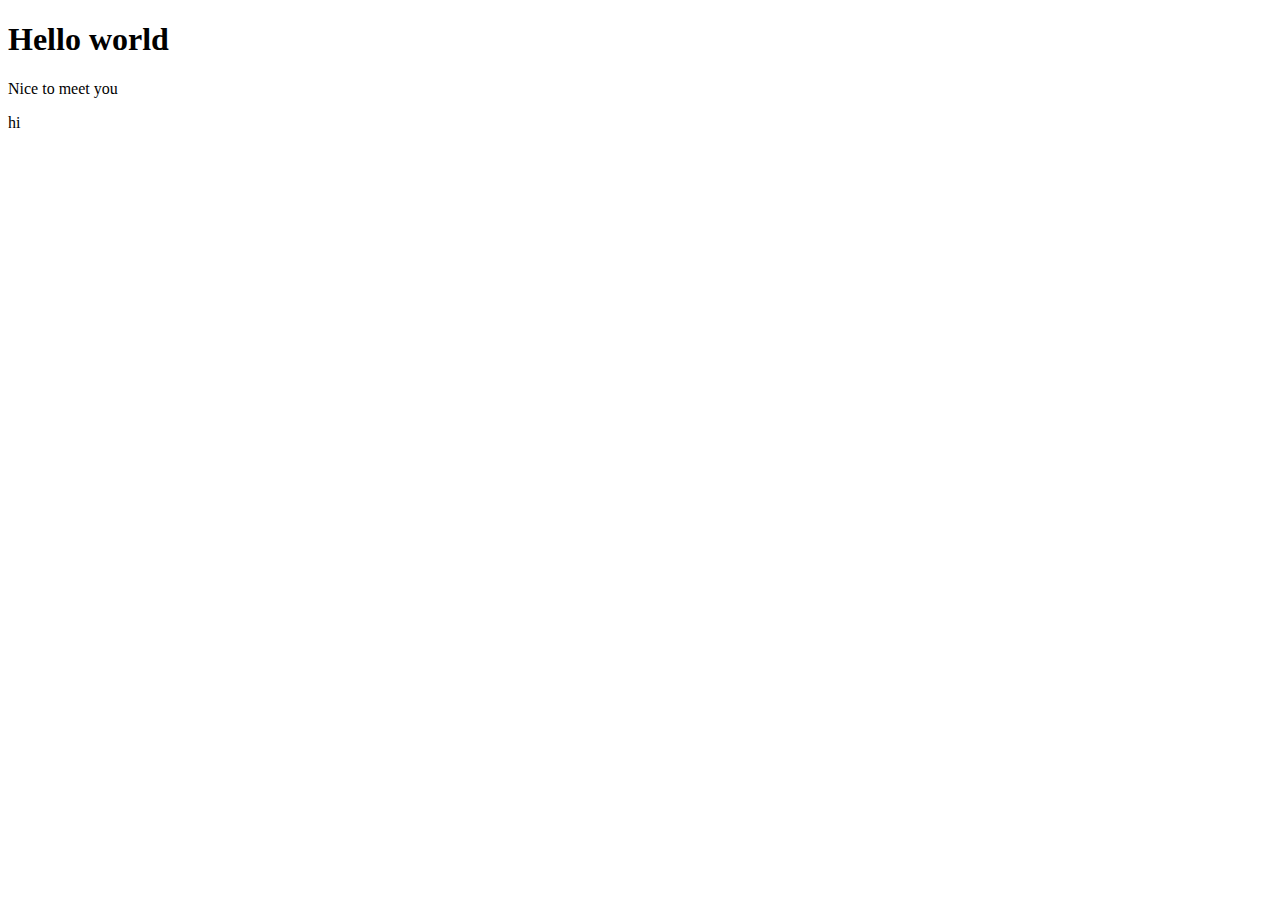
==== index.html @ 61d1d472 "Update index.html" ====
<!DOCTYPE html>
<html>
<head>
	<meta charset="utf-8">
	<meta name="viewport" content="width=device-width, initial-scale=1">
	<title>Yale School of Art | Home</title>
</head>
<body>
	<header>
		<h1>Hello world</h1>
		<p>Nice to meet you</p>
		<p>hi</p>

		<section>
		</section>

		<section>
		</section>

		<section>
		</section>

		<footer>
		</footer>


	</header>
</body>
</html>
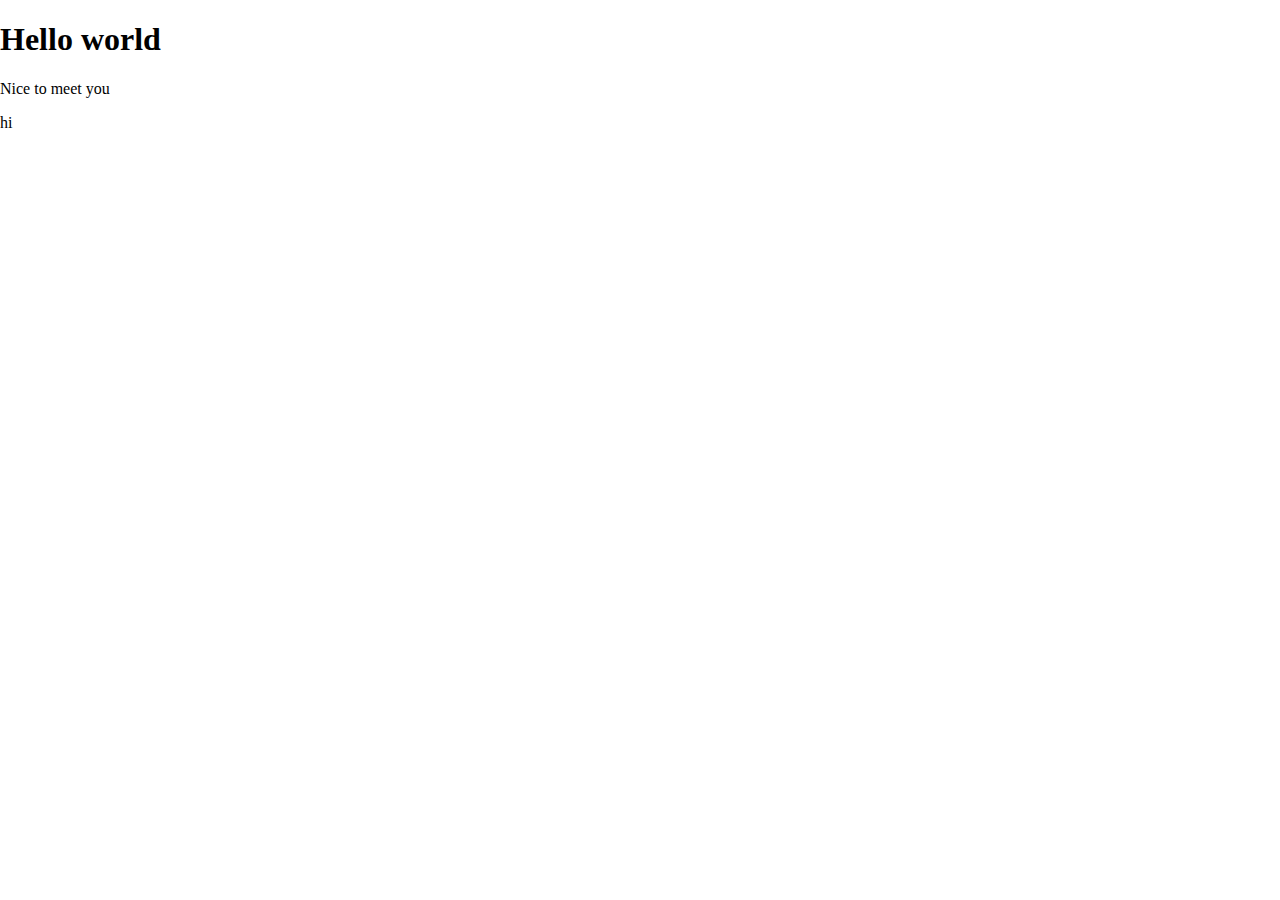
==== commit 36de1ca0: "added stylesheets" ====
--- a/index.html
+++ b/index.html
@@ -4,6 +4,22 @@
 	<meta charset="utf-8">
 	<meta name="viewport" content="width=device-width, initial-scale=1">
 	<title>Yale School of Art | Home</title>
+
+	<!-- STYLE SHEETS -->
+    <link rel="stylesheet" type="text/css" href="styles/normalize.css">
+    <link rel="stylesheet" type="text/css" href="styles/style.css">
+
+	<!-- FONTS -->
+
+	<!-- IBM Plex Serif -->
+	<link rel="preconnect" href="https://fonts.googleapis.com">
+	<link rel="preconnect" href="https://fonts.gstatic.com" crossorigin>
+	<link href="https://fonts.googleapis.com/css2?family=EB+Garamond:ital,wght@0,400..800;1,400..800&family=IBM+Plex+Serif:ital,wght@0,100;0,200;0,300;0,400;0,500;0,600;0,700;1,100;1,200;1,300;1,400;1,500;1,600;1,700&family=Work+Sans:ital,wght@0,100..900;1,100..900&display=swap" rel="stylesheet">
+	<link rel="preconnect" href="https://fonts.googleapis.com">
+	
+	<!-- Instrument Sans -->
+	<link rel="preconnect" href="https://fonts.gstatic.com" crossorigin>
+	<link href="https://fonts.googleapis.com/css2?family=EB+Garamond:ital,wght@0,400..800;1,400..800&family=IBM+Plex+Serif:ital,wght@0,100;0,200;0,300;0,400;0,500;0,600;0,700;1,100;1,200;1,300;1,400;1,500;1,600;1,700&family=Instrument+Sans:ital,wght@0,400..700;1,400..700&family=Work+Sans:ital,wght@0,100..900;1,100..900&display=swap" rel="stylesheet">
 </head>
 <body>
 	<header>
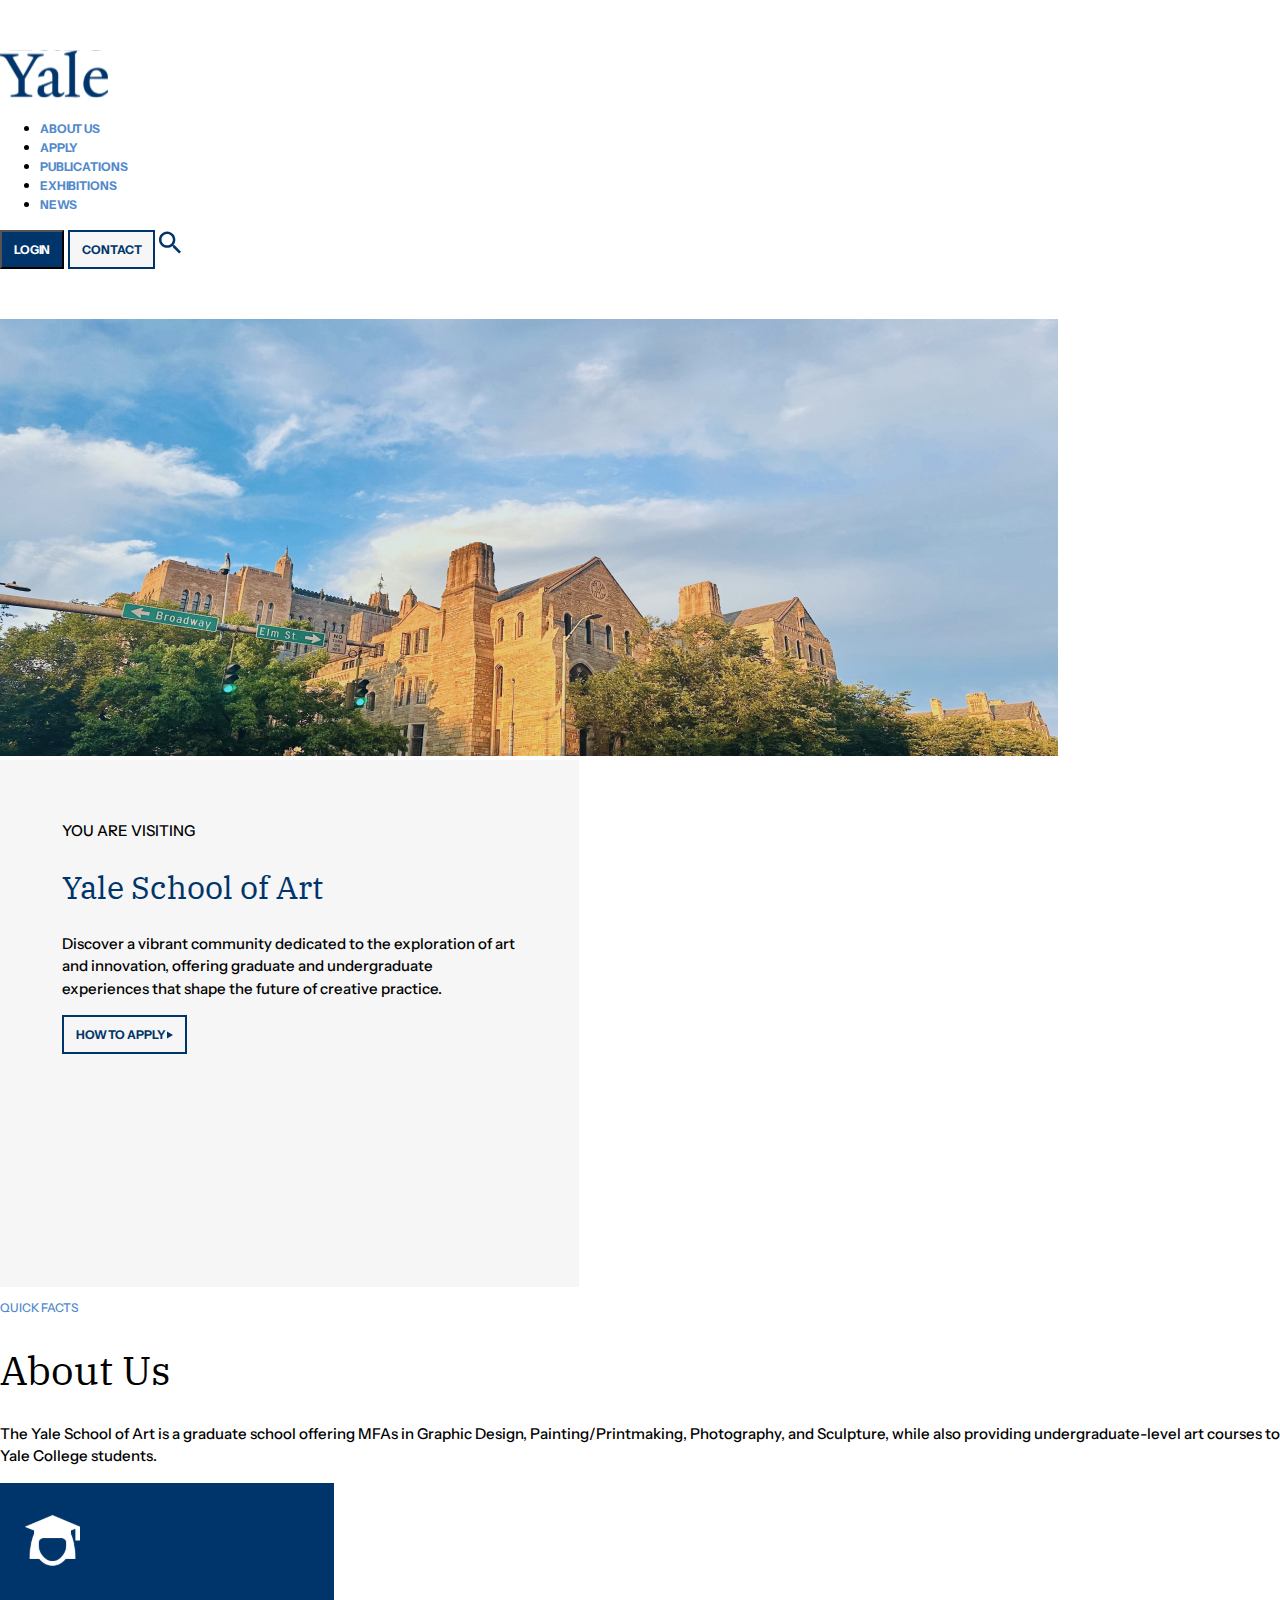
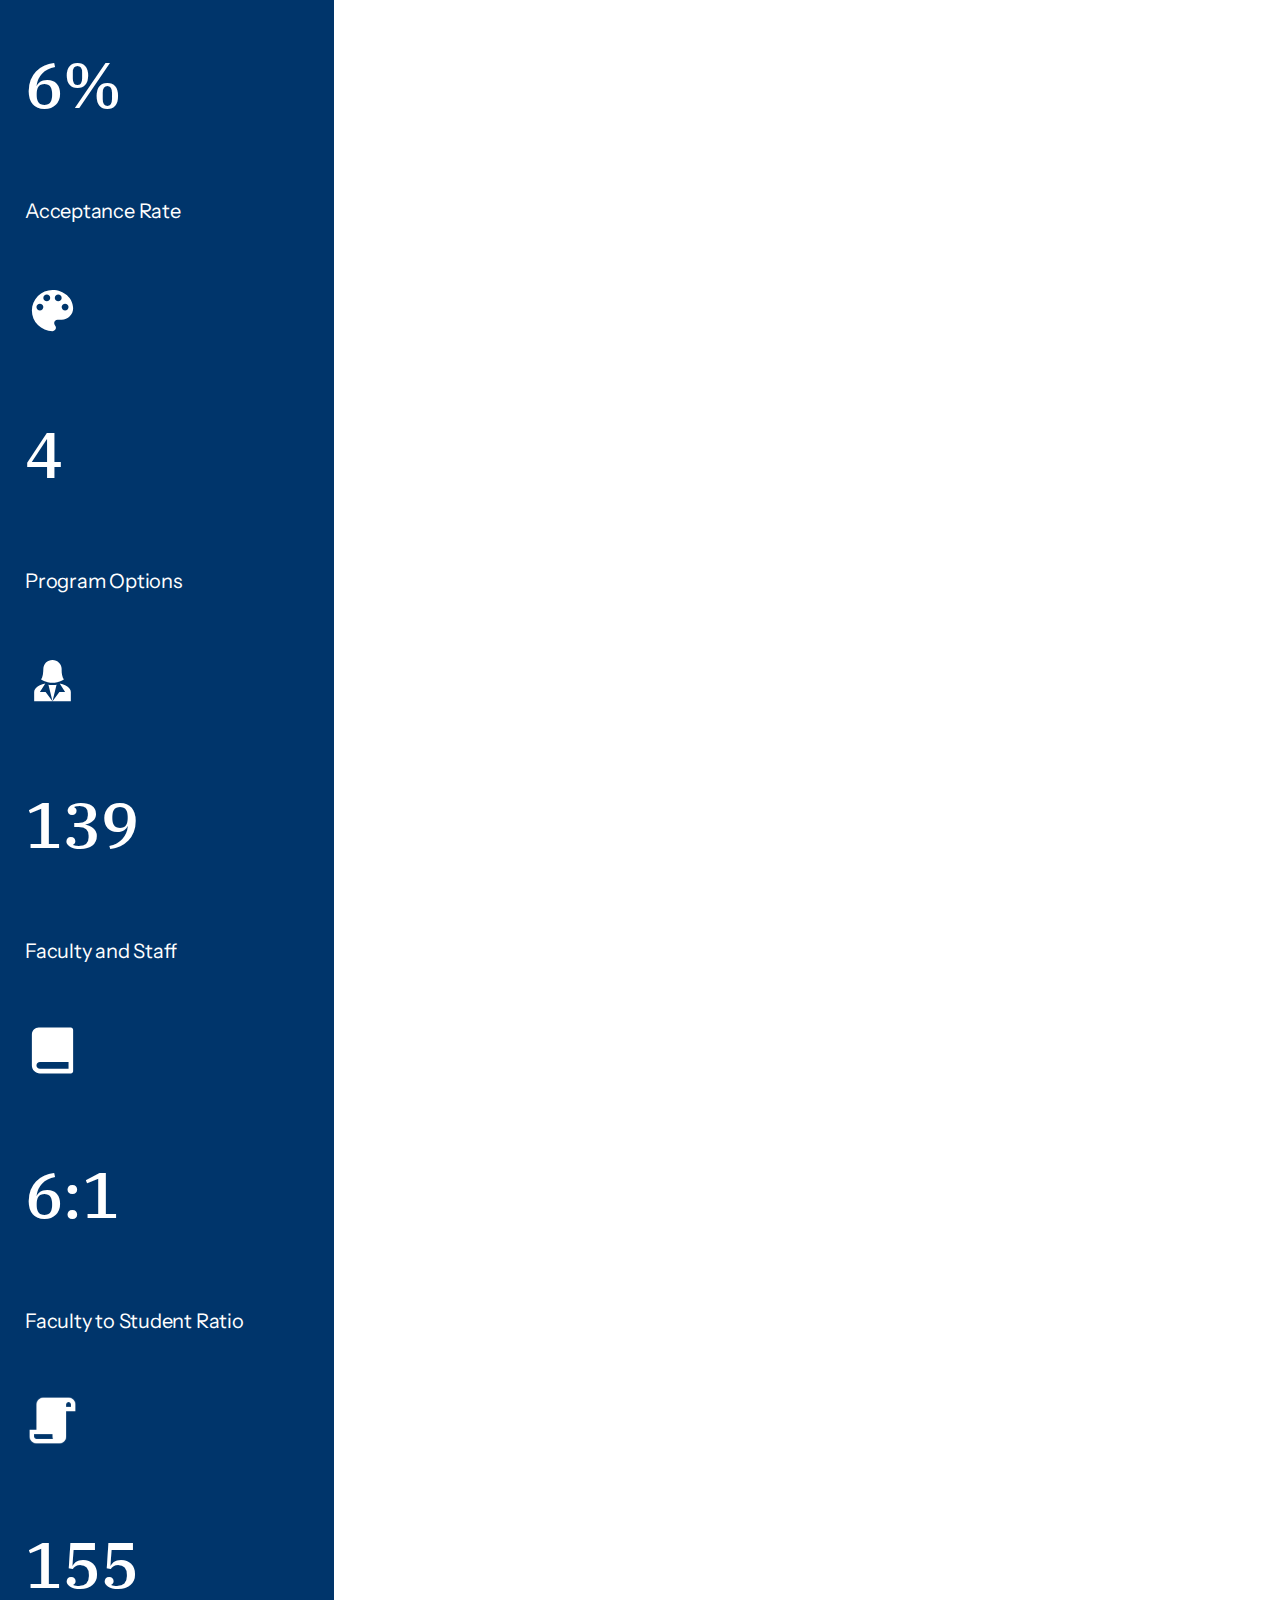
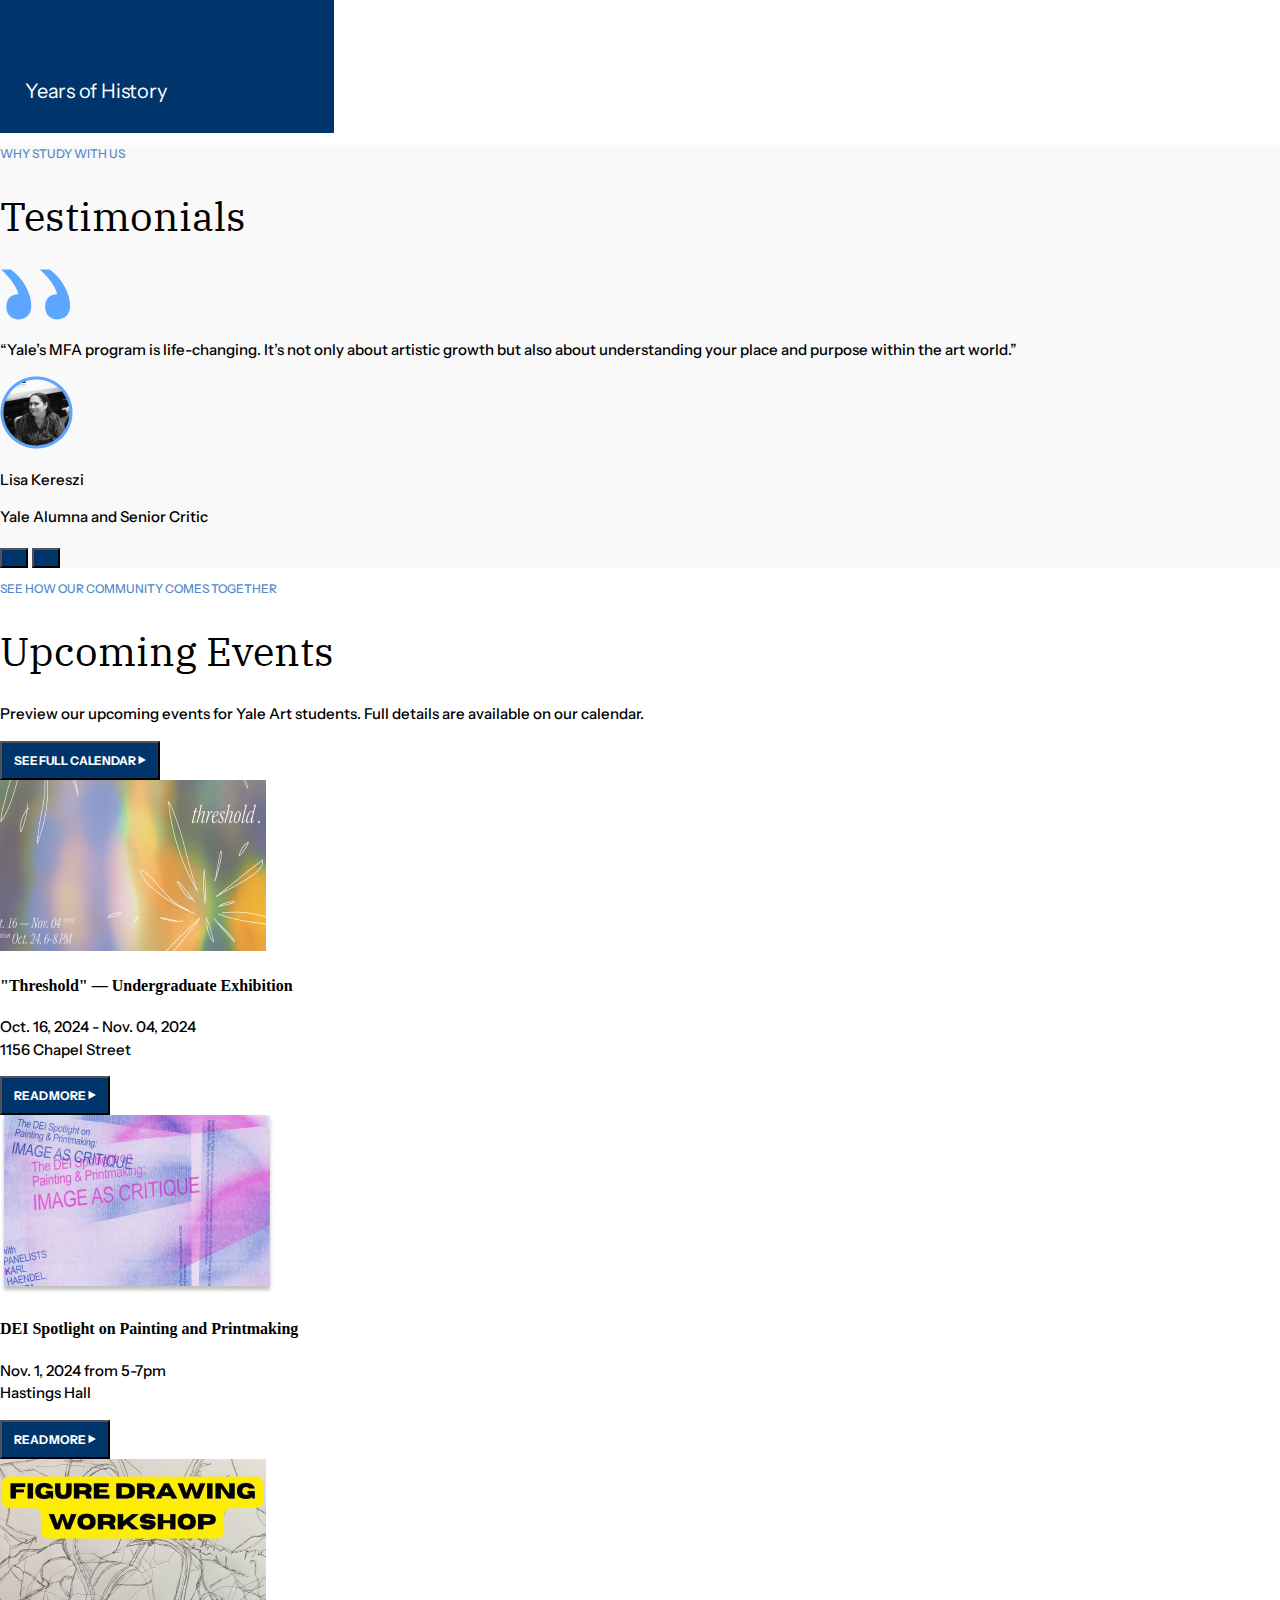
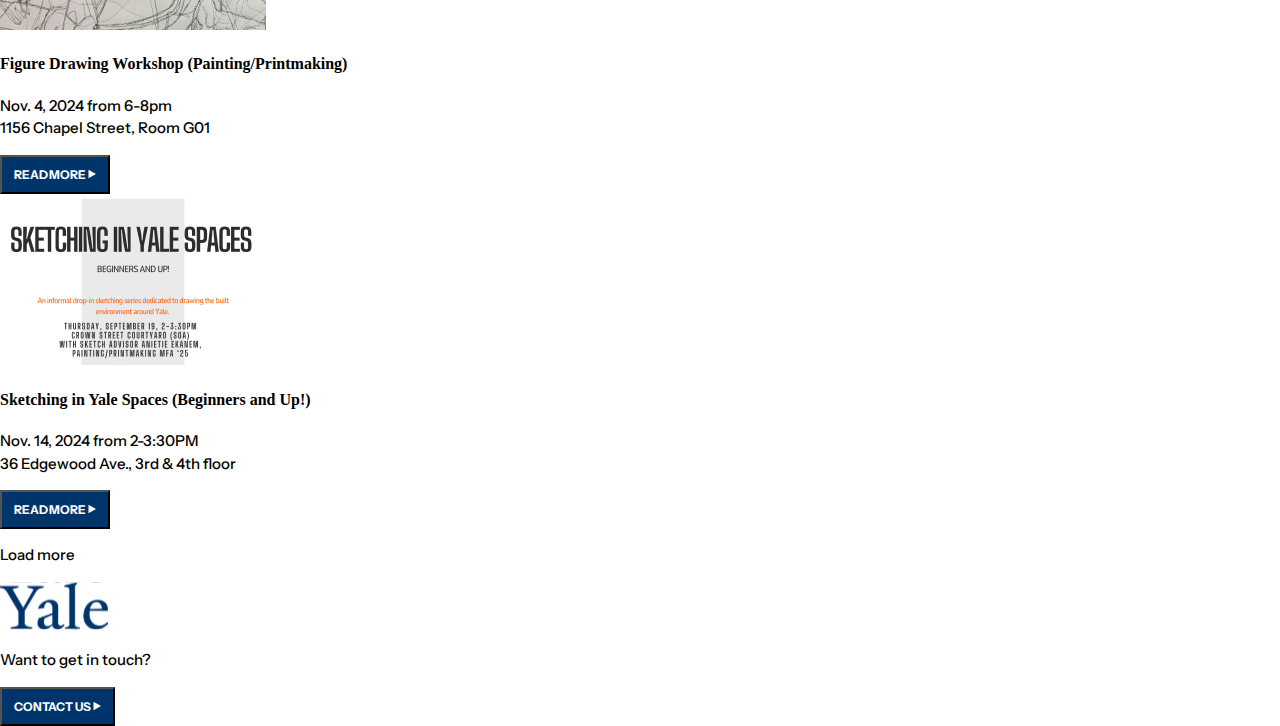
==== commit 24d28d04: "added in content" ====
--- a/index.html
+++ b/index.html
@@ -21,25 +21,210 @@
 	<link rel="preconnect" href="https://fonts.gstatic.com" crossorigin>
 	<link href="https://fonts.googleapis.com/css2?family=EB+Garamond:ital,wght@0,400..800;1,400..800&family=IBM+Plex+Serif:ital,wght@0,100;0,200;0,300;0,400;0,500;0,600;0,700;1,100;1,200;1,300;1,400;1,500;1,600;1,700&family=Instrument+Sans:ital,wght@0,400..700;1,400..700&family=Work+Sans:ital,wght@0,100..900;1,100..900&display=swap" rel="stylesheet">
 </head>
+
+<!-- This is where all the body content begins -->
 <body>
 	<header>
-		<h1>Hello world</h1>
-		<p>Nice to meet you</p>
-		<p>hi</p>
-
 		<section>
+			<nav id="nav" class="padding-50">
+	        	<div id="yale-logo"><a href="index.html"><img src="images/yale-logo.svg"></a></div>
+	        		
+	        	<div>
+	        		<ul>
+		                <li><a href="#" class="light-blue">ABOUT US</a></li>
+		                <li><a href="#" class="light-blue">APPLY</a></li>
+		                <li><a href="#" class="light-blue">PUBLICATIONS</a></li>
+		                <li><a href="#" class="light-blue">EXHIBITIONS</a></li>
+		                <li><a href="#" class="light-blue">NEWS</a></li>
+	        		</ul>
+	        	</div>
+
+	    		<div>
+	        		<button><a>LOGIN</a></button>
+	        		<button class="reverse"><a class="dark-blue">CONTACT</a></button>
+	        		<img src="images/search.svg">
+	    		</div>
+    		</nav> 
 		</section>
-
+	</header>
+
+	<!-- HERO -->
+	<section>
+		<div>
+			<img src="images/hero-img.jpg">
+		</div>
+
+		<div class="gray-square">
+			<p>YOU ARE VISITING</p>
+			<h2>Yale School of Art</h2>
+
+			<p>Discover a vibrant community dedicated to the exploration of art and innovation, offering graduate and undergraduate experiences that shape the future of creative practice.</p>
+
+			<button class="reverse"><a class="dark-blue">HOW TO APPLY <img src="images/blue-button-triangle.svg"></a></a></button>
+		</div>
+	</section>
+
+
+	<!-- ABOUT US -->
+	<section>
+		<div>
+			<p class="caption">QUICK FACTS</p>
+		</div>
+		<div>
+			<h1>About Us</h1>
+			<p>The Yale School of Art is a graduate school offering MFAs in Graphic Design, Painting/Printmaking, Photography, and Sculpture, while also providing undergraduate-level art courses to Yale College students.</p>
+		</div>
+
+		<div class="blue-square">
+			<div><img src="images/icon-graduate.svg"></div>
+			<div>
+				<h3>6%</h3>
+				<p class="subtitle">Acceptance Rate</p>
+			</div>
+		</div>
+
+		<div class="blue-square">
+			<div><img src="images/icon-program.svg"></div>
+			<div>
+				<h3>4</h3>
+				<p class="subtitle">Program Options</p>
+			</div>
+		</div>
+
+		<div class="blue-square">
+			<div><img src="images/icon-faculty.svg"></div>
+			<div>
+				<h3>139</h3>
+				<p class="subtitle">Faculty and Staff</p>
+			</div>
+		</div>
+
+		<div class="blue-square">
+			<div><img src="images/icon-ratio.svg"></div>
+			<div>
+				<h3>6:1</h3>
+				<p class="subtitle">Faculty to Student Ratio</p>
+			</div>
+		</div>
+
+		<div class="blue-square">
+			<div><img src="images/icon-scroll.svg"></div>
+			<div>
+				<h3>155</h3>
+				<p class="subtitle">Years of History</p>
+			</div>
+		</div>
+	</section>
+
+	<!-- TESTIMONIALS -->
+	<section class="gray-bg">
+		<div>
+			<p class="caption">WHY STUDY WITH US</p>
+		</div>
+
+		<div>
+			<h1>Testimonials</h1>
+			<img src="images/quote.svg">
+		</div>
+
+		<div>
+			<p>“Yale’s MFA program is life-changing. It’s not only about artistic growth but also about understanding your place and purpose within the art world.”</p>
+		</div>
+
+		<div>
+			<div>
+				<img src="images/testimonial-img.png">
+				<p>Lisa Kereszi</p>
+				<p>Yale Alumna and Senior Critic</p>
+			</div>
+
+			<div>
+				<button></button>
+				<button></button>
+			</div>
+		</div>
+	</section>
+
+	<!-- UPCOMING EVENTS -->
+	<section>
+		<!-- SIDE INFO -->
+		<div>
+			<p class="caption">SEE HOW OUR COMMUNITY COMES TOGETHER</p>
+		</div>
+
+		<div>
+			<h1>Upcoming Events</h1>
+			<p>Preview our upcoming events for Yale Art students. Full details are available on our calendar.</p>
+			<button><a>SEE FULL CALENDAR <img src="images/gray-button-triangle.svg"></a></button>
+		</div>
+
+		<!-- CALENDAR -->
+		<div>
+			<img src="images/cal-threshold.jpg">
+
+			<div>
+				<h4>"Threshold" — Undergraduate Exhibition</h4>
+			</div>
+
+			<div>
+			<p>Oct. 16, 2024 - Nov. 04, 2024<br>1156 Chapel Street</p>
+			<button><a>READ MORE <img src="images/gray-button-triangle.svg"></a></button>
+		</div>
+
+		<div>
+			<img src="images/cal-dei.jpg">
+
+			<div>
+				<h4>DEI Spotlight on Painting and Printmaking</h4>
+			</div>
+
+			<div>
+			<p>Nov. 1, 2024 from 5-7pm<br>Hastings Hall</p>
+			<button><a>READ MORE <img src="images/gray-button-triangle.svg"></a></button>
+		</div>
+
+		<div>
+			<img src="images/cal-figure.jpg">
+
+			<div>
+				<h4>Figure Drawing Workshop (Painting/Printmaking)</h4>
+			</div>
+
+			<div>
+			<p>Nov. 4, 2024 from 6-8pm<br>1156 Chapel Street, Room G01</p>
+			<button><a>READ MORE <img src="images/gray-button-triangle.svg"></a></button>
+		</div>
+
+		<div>
+			<img src="images/cal-sketch.jpg">
+
+			<div>
+				<h4>Sketching in Yale Spaces (Beginners and Up!)</h4>
+			</div>
+
+			<div>
+			<p>Nov. 14, 2024 from 2-3:30PM<br>36 Edgewood Ave., 3rd & 4th floor</p>
+			<button><a>READ MORE <img src="images/gray-button-triangle.svg"></a></button>
+		</div>
+
+		<div>
+			<p>Load more</p>
+		</div>
+	</section>
+
+	<footer>
 		<section>
+			<div>
+				<div id="yale-logo"><img src="images/yale-logo.svg"></div>
+
+				<div>
+					<p>Want to get in touch?</p>
+					<button><a>CONTACT US <img src="images/gray-button-triangle.svg"></a></button>
+				</div>
+			</div>
+
+			<div></div>
 		</section>
-
-		<section>
-		</section>
-
-		<footer>
-		</footer>
-
-
-	</header>
+	</footer>
 </body>
 </html>--- a/styles/style.css
+++ b/styles/style.css
@@ -0,0 +1,125 @@
+/* LAYOUT */
+
+.margin-default {
+    margin: 0 80px;
+}
+
+.padding-default {
+	padding: 60px 0;
+}
+
+.padding-50 {
+	padding: 50px 0;
+}
+
+/* FLEX */
+
+/* COLOUR */
+
+.light-blue {
+	color: #5189CC;
+}
+
+.dark-blue {
+	color: #00356B;
+}
+
+button {
+	background-color: #00356B;
+	padding: 8px 12px;
+}
+
+.reverse {
+	border-color: #00356B;
+	border-width: 2px;
+	border-style: solid;
+	background-color: #F6F6F6;
+}
+
+/* TEXT STYLES */
+
+p {
+	color: #000;
+	font-family: "Instrument Sans";
+	font-size: 15px;
+	font-style: normal;
+	font-weight: 500;
+	line-height: 150%; /* 22.5px */
+}
+
+.caption {
+	color: #5189CC;
+	font-family: "Instrument Sans";
+	font-size: 12px;
+	font-style: normal;
+	font-weight: 500;
+	line-height: 150%; /* 22.5px */
+}
+
+a {
+	color: white;
+	font-family: "Instrument Sans";
+	font-size: 12px;
+	font-style: normal;
+	font-weight: 700;
+	line-height: 150%; /* 18px */
+	letter-spacing: -0.132px;
+	text-decoration: none;
+}
+
+h1 {
+	font-family: "IBM Plex Serif";
+	font-size: 40px;
+	font-style: normal;
+	font-weight: 400;
+	line-height: 130%; /* 52px */
+}
+
+h2 {
+	color: #00356B;
+	font-family: "IBM Plex Serif";
+	font-size: 32px;
+	font-style: normal;
+	font-weight: 400;
+}
+
+h3 {
+	color: #FFF;
+	font-family: "IBM Plex Serif";
+	font-size: 64px;
+	font-style: normal;
+	font-weight: 500;
+	line-height: 150%; /* 96px */
+}
+
+.subtitle {
+	color: #FFF;
+	font-family: "Instrument Sans";
+	font-size: 20px;
+	font-style: normal;
+	font-weight: 400;
+	line-height: 150%; /* 30px */
+	letter-spacing: -0.22px;
+}
+
+
+/* SHAPES & BACKGROUNDS */
+
+.gray-square {
+	background-color: #F6F6F6;
+	width: 455px;
+	height: 437px;
+	padding: 45px 62px;
+}
+
+.blue-square {
+	background-color: #00356B;
+	width: 309px;
+	height: 310px;
+	padding: 45px 62px;
+	padding: 30px 0 30px 25px;
+}
+
+.gray-bg {
+	background-color: #F9F9F9;
+}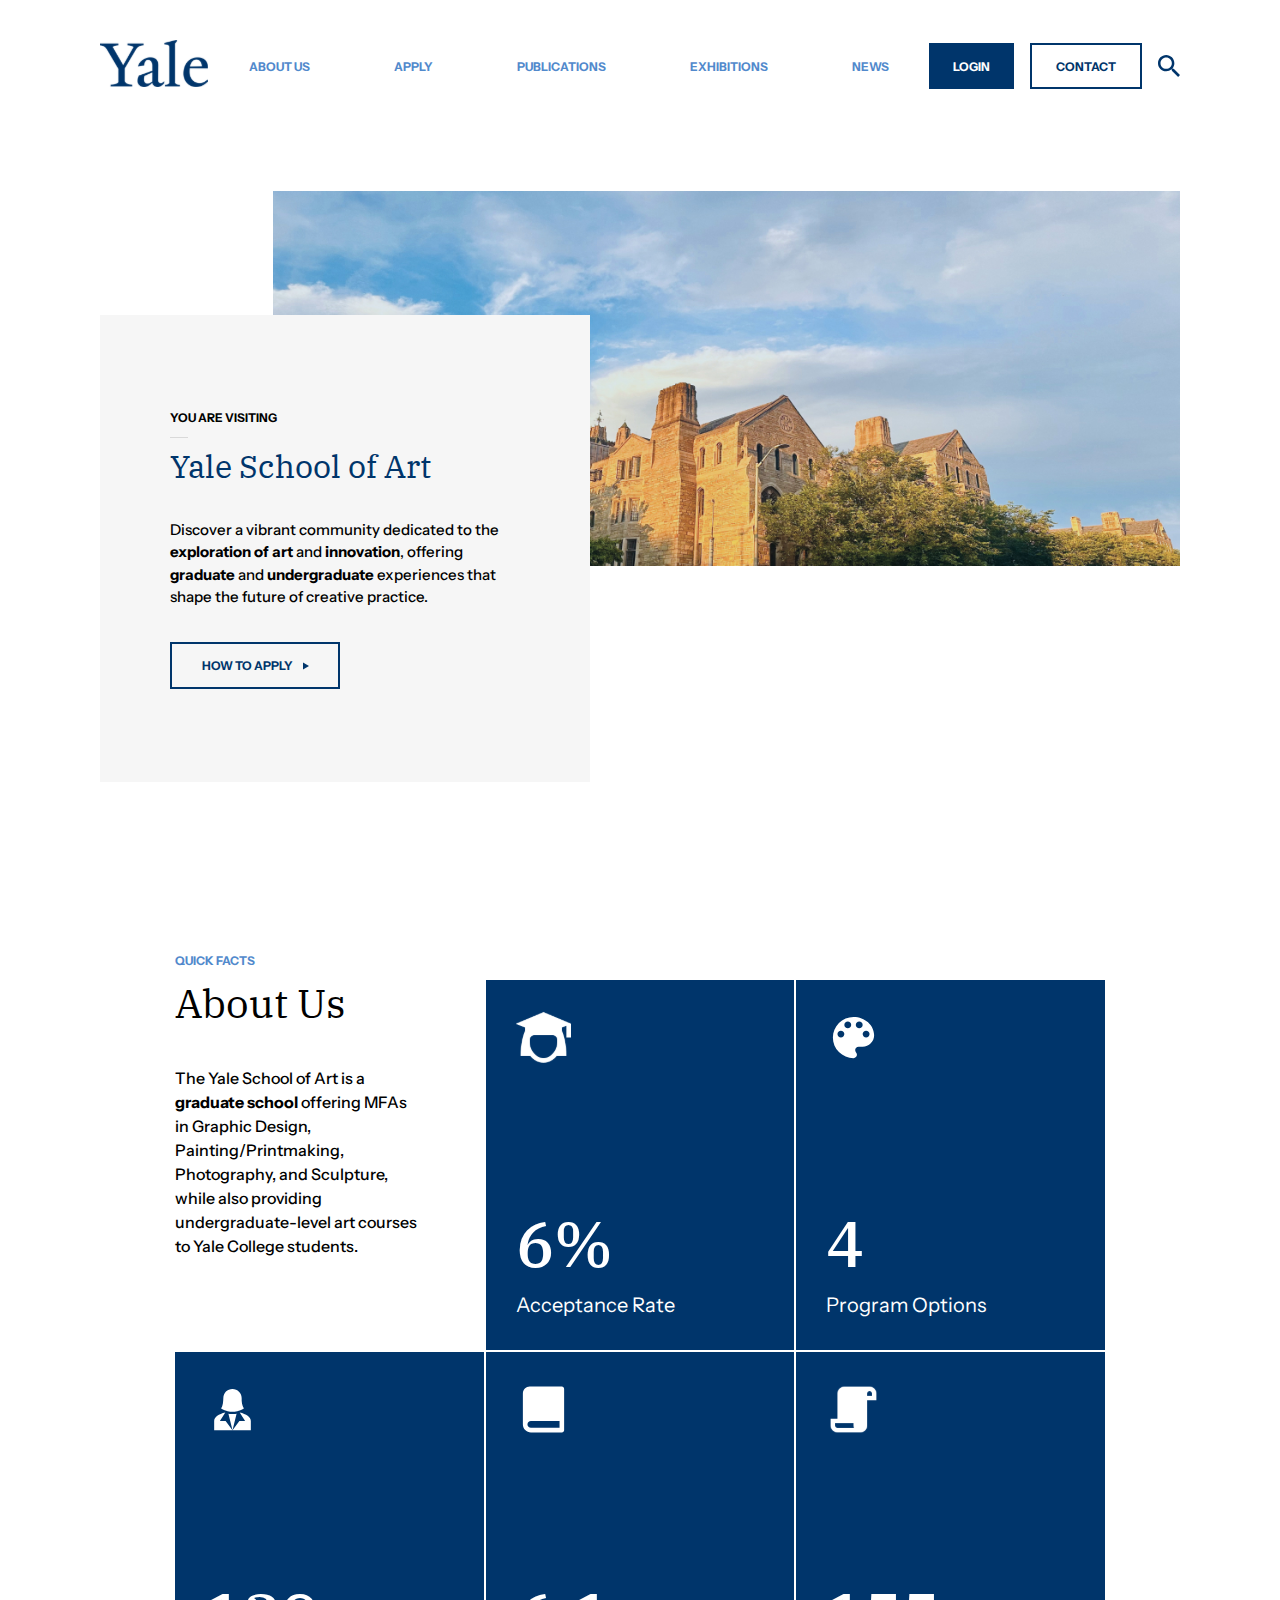
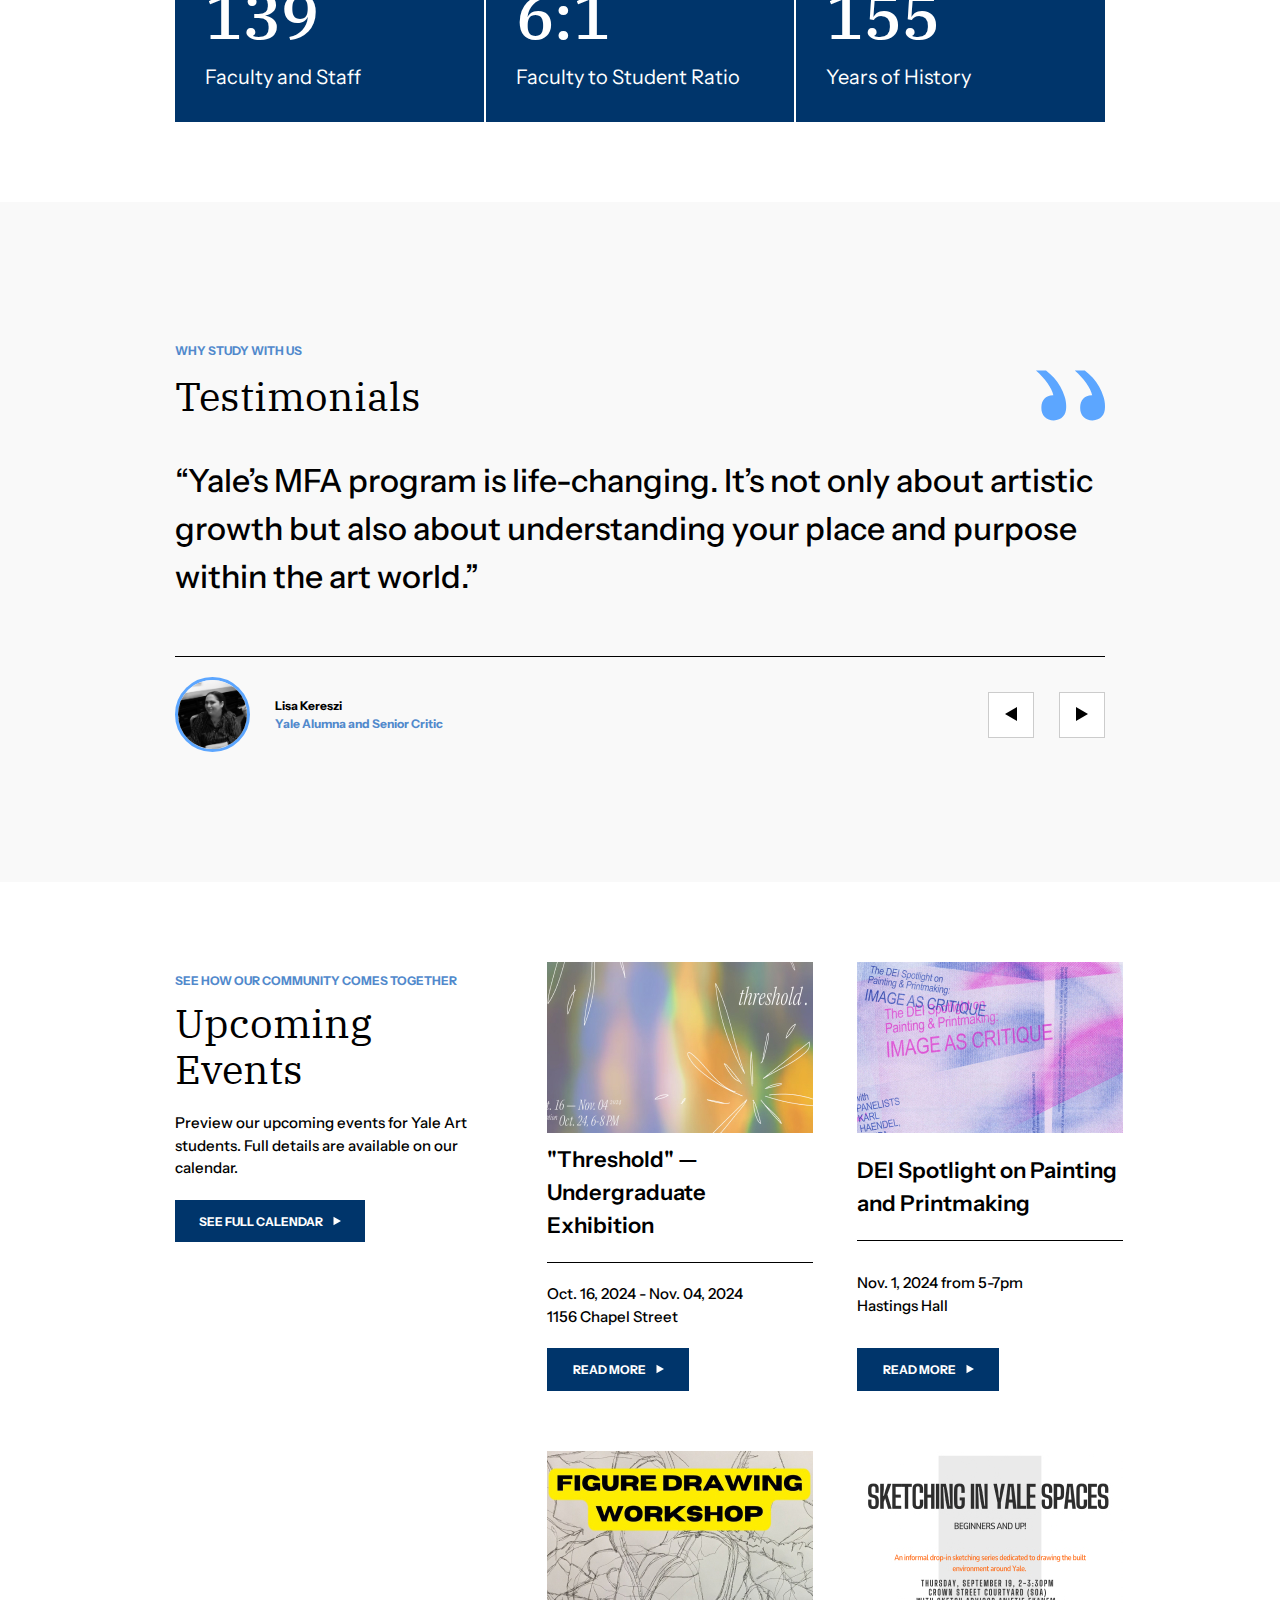
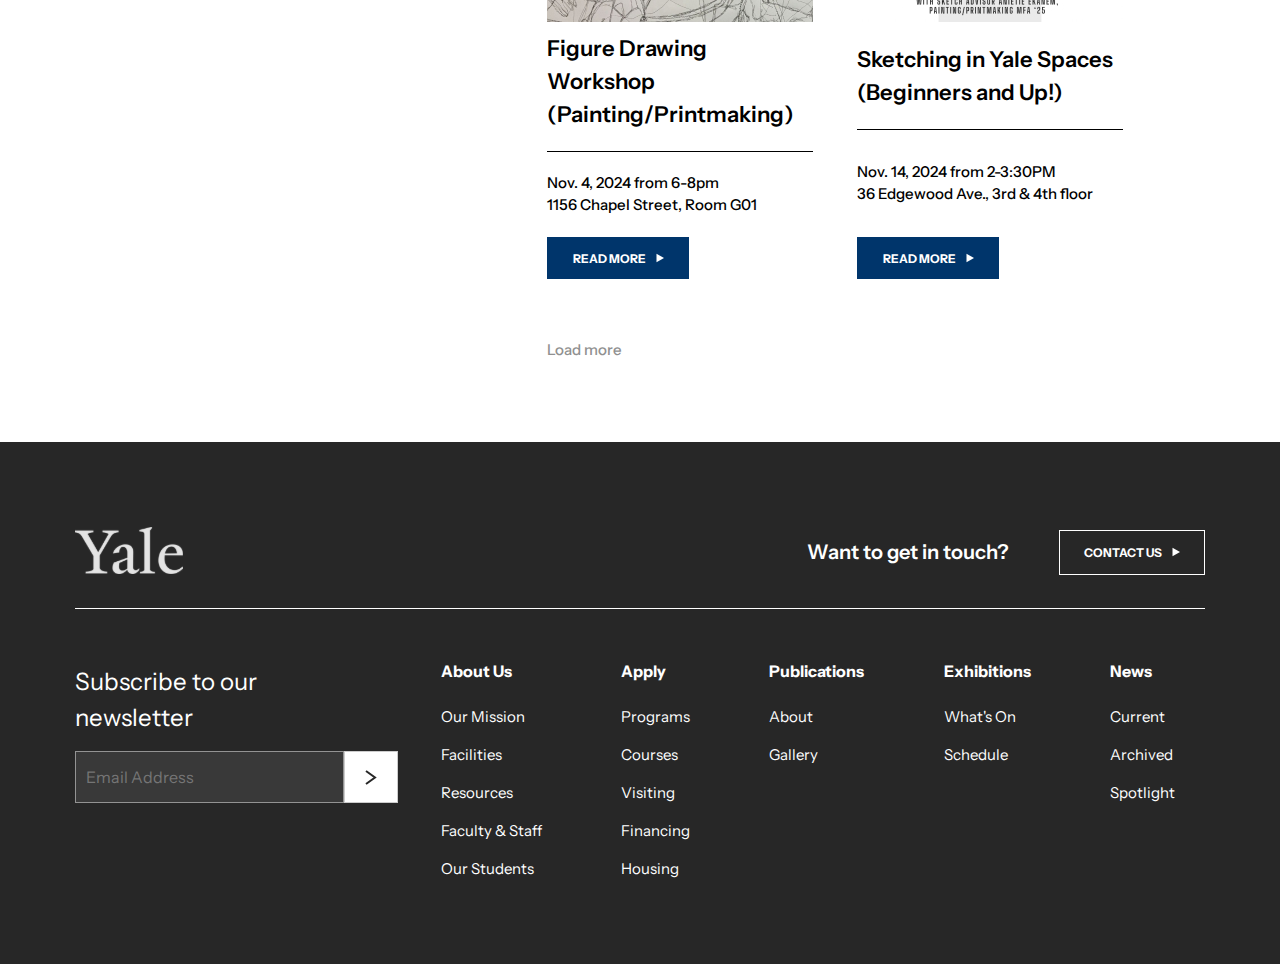
==== commit ecd57108: "Finished" ====
--- a/index.html
+++ b/index.html
@@ -10,220 +10,385 @@
     <link rel="stylesheet" type="text/css" href="styles/style.css">
 
 	<!-- FONTS -->
-
-	<!-- IBM Plex Serif -->
-	<link rel="preconnect" href="https://fonts.googleapis.com">
-	<link rel="preconnect" href="https://fonts.gstatic.com" crossorigin>
-	<link href="https://fonts.googleapis.com/css2?family=EB+Garamond:ital,wght@0,400..800;1,400..800&family=IBM+Plex+Serif:ital,wght@0,100;0,200;0,300;0,400;0,500;0,600;0,700;1,100;1,200;1,300;1,400;1,500;1,600;1,700&family=Work+Sans:ital,wght@0,100..900;1,100..900&display=swap" rel="stylesheet">
-	<link rel="preconnect" href="https://fonts.googleapis.com">
-	
-	<!-- Instrument Sans -->
-	<link rel="preconnect" href="https://fonts.gstatic.com" crossorigin>
-	<link href="https://fonts.googleapis.com/css2?family=EB+Garamond:ital,wght@0,400..800;1,400..800&family=IBM+Plex+Serif:ital,wght@0,100;0,200;0,300;0,400;0,500;0,600;0,700;1,100;1,200;1,300;1,400;1,500;1,600;1,700&family=Instrument+Sans:ital,wght@0,400..700;1,400..700&family=Work+Sans:ital,wght@0,100..900;1,100..900&display=swap" rel="stylesheet">
+		<!-- IBM Plex Serif -->
+		<link rel="preconnect" href="https://fonts.googleapis.com">
+		<link rel="preconnect" href="https://fonts.gstatic.com" crossorigin>
+		<link href="https://fonts.googleapis.com/css2?family=EB+Garamond:ital,wght@0,400..800;1,400..800&family=IBM+Plex+Serif:ital,wght@0,100;0,200;0,300;0,400;0,500;0,600;0,700;1,100;1,200;1,300;1,400;1,500;1,600;1,700&family=Work+Sans:ital,wght@0,100..900;1,100..900&display=swap" rel="stylesheet">
+		<link rel="preconnect" href="https://fonts.googleapis.com">
+		
+		<!-- Instrument Sans -->
+		<link rel="preconnect" href="https://fonts.gstatic.com" crossorigin>
+		<link href="https://fonts.googleapis.com/css2?family=EB+Garamond:ital,wght@0,400..800;1,400..800&family=IBM+Plex+Serif:ital,wght@0,100;0,200;0,300;0,400;0,500;0,600;0,700;1,100;1,200;1,300;1,400;1,500;1,600;1,700&family=Instrument+Sans:ital,wght@0,400..700;1,400..700&family=Work+Sans:ital,wght@0,100..900;1,100..900&display=swap" rel="stylesheet">
 </head>
 
 <!-- This is where all the body content begins -->
 <body>
 	<header>
-		<section>
-			<nav id="nav" class="padding-50">
+		<section class="margin-default">
+			<!-- DESKTOP NAV -->
+			<nav id="nav" class="padding-40 flex-row-center hidden-mobile">
 	        	<div id="yale-logo"><a href="index.html"><img src="images/yale-logo.svg"></a></div>
 	        		
-	        	<div>
+	        	<div class="flex-row-center">
 	        		<ul>
-		                <li><a href="#" class="light-blue">ABOUT US</a></li>
-		                <li><a href="#" class="light-blue">APPLY</a></li>
+		                <li><a href="about.html" class="light-blue">ABOUT US</a></li>
+		                <li><a href="apply.html" class="light-blue">APPLY</a></li>
 		                <li><a href="#" class="light-blue">PUBLICATIONS</a></li>
-		                <li><a href="#" class="light-blue">EXHIBITIONS</a></li>
+		                <li><a href="exhibitions.html" class="light-blue">EXHIBITIONS</a></li>
 		                <li><a href="#" class="light-blue">NEWS</a></li>
 	        		</ul>
 	        	</div>
 
-	    		<div>
+	    		<div class="nav-btn-gap">
 	        		<button><a>LOGIN</a></button>
 	        		<button class="reverse"><a class="dark-blue">CONTACT</a></button>
 	        		<img src="images/search.svg">
 	    		</div>
     		</nav> 
+
+	    	<!-- MOBILE NAV --> 
+	        <nav id="top-nav" class="padding-40 flex-row-center hidden-desktop">
+	            <div id="yale-logo"><a href="index.html"><img src="images/yale-logo.svg"></a></div>
+	            <div>
+	                <svg width="33" height="26" viewBox="0 0 33 26" fill="none" xmlns="http://www.w3.org/2000/svg">
+					<path d="M0 0.481445V4.094H33V0.481445H0ZM0 11.3191V14.9317H33V11.3191H0ZM0 22.1568V25.7693H33V22.1568H0Z" fill="#00356B"/>
+					</svg>
+	            </div>
+	        </nav>
 		</section>
 	</header>
 
 	<!-- HERO -->
-	<section>
+	<section class="margin-default">
+		<div class="hero-div hero-mobile">
+			<div class="home-back-div">
+				<img class="home-hero-img" src="images/hero-img.jpg">
+			</div>
+
+			<div class="gray-square home-front-div">
+				<div class="hero-box-column">
+					<div>
+						<p class="buttons">YOU ARE VISITING</p>
+						<div class="short-underline"></div>
+						<h2>Yale School of Art</h2>
+					</div>
+
+					<div class="home-hero-text">
+						<p>Discover a vibrant community dedicated to the <strong>exploration of art</strong> and <strong>innovation</strong>, offering <strong>graduate</strong> and <strong>undergraduate</strong> experiences that shape the future of creative practice.</p>
+					</div>
+
+					<button class="reverse"><a class="dark-blue"><span class="button-gap">HOW TO APPLY</span><img src="images/blue-button-triangle.svg"></a></a></button>
+				</div>
+			</div>
+		</div>
+	</section>
+
+	<!-- ABOUT US --> <!-- DESKTOP GRID VERSION -->
+	<section class="margin-content padding-default hidden-mobile">
 		<div>
-			<img src="images/hero-img.jpg">
-		</div>
-
-		<div class="gray-square">
-			<p>YOU ARE VISITING</p>
-			<h2>Yale School of Art</h2>
-
-			<p>Discover a vibrant community dedicated to the exploration of art and innovation, offering graduate and undergraduate experiences that shape the future of creative practice.</p>
-
-			<button class="reverse"><a class="dark-blue">HOW TO APPLY <img src="images/blue-button-triangle.svg"></a></a></button>
-		</div>
-	</section>
-
-
-	<!-- ABOUT US -->
-	<section>
+			<p class="light-blue caption">QUICK FACTS</p>
+		</div>
+		<div class="grid-container">
+			<div class="box-spacing">
+				<h1>About Us</h1>
+				<p class="box-text">The Yale School of Art is a <strong>graduate school</strong> offering MFAs in Graphic Design, Painting/Printmaking, Photography, and Sculpture, while also providing undergraduate-level art courses to Yale College students.</p>
+			</div>
+
+			<div class="grid-item">
+				<div><img src="images/icon-graduate.svg"></div>
+				<div>
+					<h3>6%</h3> 
+					<p class="box-label">Acceptance Rate</p>
+				</div>
+			</div>
+
+			<div class="grid-item">
+				<div><img src="images/icon-program.svg"></div>
+				<div>
+					<h3>4</h3>
+					<p class="box-label">Program Options</p>
+				</div>
+			</div>
+
+			<div class="grid-item">
+				<div><img src="images/icon-faculty.svg"></div>
+				<div>
+					<h3>139</h3>
+					<p class="box-label">Faculty and Staff</p>
+				</div>
+			</div>
+
+			<div class="grid-item">
+				<div><img src="images/icon-ratio.svg"></div>
+				<div>
+					<h3>6:1</h3>
+					<p class="box-label">Faculty to Student Ratio</p>
+				</div>
+			</div>
+
+			<div class="grid-item">
+				<div><img src="images/icon-scroll.svg"></div>
+				<div>
+					<h3>155</h3>
+					<p class="box-label">Years of History</p>
+				</div>
+			</div>
+		</div>
+	</section>
+
+	<section class="margin-content padding-default hidden-desktop hidden-desktop-column"> <!-- MOBILE GRID VERSION -->
 		<div>
-			<p class="caption">QUICK FACTS</p>
-		</div>
+			<div>
+				<p class="light-blue caption">QUICK FACTS</p>
+			</div>
+
+			<div>
+				<h1>About Us</h1>
+				<p class="box-text">The Yale School of Art is a <strong>graduate school</strong> offering MFAs in Graphic Design, Painting/Printmaking, Photography, and Sculpture, while also providing undergraduate-level art courses to Yale College students.</p>
+			</div>
+		</div>
+
+		<div class="grid-container">
+			<div class="grid-item">
+				<div><img class="icon-resize" src="images/icon-graduate.svg"></div>
+				<div>
+					<h3>6%</h3> 
+					<p class="box-label">Acceptance Rate</p>
+				</div>
+			</div>
+
+			<div class="grid-item">
+				<div><img class="icon-resize" src="images/icon-program.svg"></div>
+				<div>
+					<h3>4</h3>
+					<p class="box-label">Program Options</p>
+				</div>
+			</div>
+
+			<div class="grid-item">
+				<div><img class="icon-resize" src="images/icon-faculty.svg"></div>
+				<div>
+					<h3>139</h3>
+					<p class="box-label">Faculty and Staff</p>
+				</div>
+			</div>
+
+			<div class="grid-item">
+				<div><img class="icon-resize" src="images/icon-ratio.svg"></div>
+				<div>
+					<h3>6:1</h3>
+					<p class="box-label">Faculty to Student Ratio</p>
+				</div>
+			</div>
+
+			<div class="grid-item">
+				<div><img class="icon-resize" src="images/icon-scroll.svg"></div>
+				<div>
+					<h3>155</h3>
+					<p class="box-label">Years of History</p>
+				</div>
+			</div>
+		</div>
+	</section>
+
+	<!-- TESTIMONIALS -->
+	<section class="gray-bg padding-default">
+		<div class="margin-content padding-50">
+			<div>
+				<p class="light-blue caption">WHY STUDY WITH US</p>
+			</div>
+
+			<div class="flex-row-center">
+				<h1>Testimonials</h1>
+				<img class="icon-resize" src="images/quote.svg">
+			</div>
+
+			<div>
+				<p class="quote">“Yale’s MFA program is life-changing. It’s not only about artistic growth but also about understanding your place and purpose within the art world.”</p>
+			</div>
+
+			<div class="flex-row-center">
+				<div class="flex-gap-25">
+					<img class="testimonial-img" src="images/testimonial-img.jpg">
+
+					<div>
+						<p class="light-blue caption"><span style="color: #000";> Lisa Kereszi</span><br>Yale Alumna and Senior Critic</p>
+					</div>
+				</div>
+	 
+				<div class="flex-gap-25">
+					<button class="gray-btn"><a><img src="images/blk-button-triangle-left.svg"></a></button>
+					<button class="gray-btn"><a><img src="images/blk-button-triangle-right.svg"></a></button>
+				</div>
+			</div>
+		</div>
+	</section>
+
+	<!-- UPCOMING EVENTS --> <!-- DESKTOP VERISON -->
+	<section class="margin-content flex-row-top padding-default hidden-mobile">
+		<!-- SIDE INFO -->
+		<div class="side-div">
+			<div>
+				<p class="light-blue caption">SEE HOW OUR COMMUNITY COMES TOGETHER</p>
+			</div>
+
+			<div>
+				<h1>Upcoming Events</h1>
+				<p class="side-text">Preview our upcoming events for Yale Art students. Full details are available on our calendar.</p>
+				<button class="button-large"><a><span class="button-gap">SEE FULL CALENDAR</span><img src="images/gray-button-triangle.svg"></a></button>
+			</div>
+		</div>
+
+		<!-- CALENDAR -->
+		<div class="calendar-grid">
+			<div class="calendar-item">
+				<img src="images/cal-threshold.jpg">
+				<h4 class="blk-underline calendar-header">"Threshold" — Undergraduate Exhibition</h4>
+				<p class="calendar-date">Oct. 16, 2024 - Nov. 04, 2024<br>1156 Chapel Street</p>
+				<button class="button-small"><a><span class="button-gap">READ MORE</span><img src="images/gray-button-triangle.svg"></a></button>
+			</div>
+
+			<div class="calendar-item">
+				<img src="images/cal-dei.jpg">
+				<h4 class="blk-underline calendar-header">DEI Spotlight on Painting and Printmaking</h4>
+				<p class="calendar-date">Nov. 1, 2024 from 5-7pm<br>Hastings Hall</p>
+				<button class="button-small"><a><span class="button-gap">READ MORE</span><img src="images/gray-button-triangle.svg"></a></button>
+			</div>
+
+			<div class="calendar-item">
+				<img src="images/cal-figure.jpg">
+				<h4 class="blk-underline calendar-header">Figure Drawing Workshop (Painting/Printmaking)</h4>
+				<p class="calendar-date">Nov. 4, 2024 from 6-8pm<br>1156 Chapel Street, Room G01</p>
+				<button class="button-small"><a><span class="button-gap">READ MORE</span><img src="images/gray-button-triangle.svg"></a></button>
+			</div>
+
+			<div class="calendar-item">
+				<img src="images/cal-sketch.jpg">
+				<h4 class="blk-underline calendar-header">Sketching in Yale Spaces (Beginners and Up!)</h4>
+				<p class="calendar-date">Nov. 14, 2024 from 2-3:30PM<br>36 Edgewood Ave., 3rd & 4th floor</p>
+				<button class="button-small"><a><span class="button-gap">READ MORE</span><img src="images/gray-button-triangle.svg"></a></button>
+			</div>
+
+			<div>
+				<p class="gray">Load more</p>
+			</div>
+		</div>
+	</section>
+
+	<!-- UPCOMING EVENTS --> <!-- MOBILE VERISON -->
+	<section class="margin-content flex-row-top padding-default hidden-desktop hidden-desktop-column">
 		<div>
-			<h1>About Us</h1>
-			<p>The Yale School of Art is a graduate school offering MFAs in Graphic Design, Painting/Printmaking, Photography, and Sculpture, while also providing undergraduate-level art courses to Yale College students.</p>
-		</div>
-
-		<div class="blue-square">
-			<div><img src="images/icon-graduate.svg"></div>
-			<div>
-				<h3>6%</h3>
-				<p class="subtitle">Acceptance Rate</p>
-			</div>
-		</div>
-
-		<div class="blue-square">
-			<div><img src="images/icon-program.svg"></div>
-			<div>
-				<h3>4</h3>
-				<p class="subtitle">Program Options</p>
-			</div>
-		</div>
-
-		<div class="blue-square">
-			<div><img src="images/icon-faculty.svg"></div>
-			<div>
-				<h3>139</h3>
-				<p class="subtitle">Faculty and Staff</p>
-			</div>
-		</div>
-
-		<div class="blue-square">
-			<div><img src="images/icon-ratio.svg"></div>
-			<div>
-				<h3>6:1</h3>
-				<p class="subtitle">Faculty to Student Ratio</p>
-			</div>
-		</div>
-
-		<div class="blue-square">
-			<div><img src="images/icon-scroll.svg"></div>
-			<div>
-				<h3>155</h3>
-				<p class="subtitle">Years of History</p>
-			</div>
-		</div>
-	</section>
-
-	<!-- TESTIMONIALS -->
-	<section class="gray-bg">
-		<div>
-			<p class="caption">WHY STUDY WITH US</p>
-		</div>
-
-		<div>
-			<h1>Testimonials</h1>
-			<img src="images/quote.svg">
-		</div>
-
-		<div>
-			<p>“Yale’s MFA program is life-changing. It’s not only about artistic growth but also about understanding your place and purpose within the art world.”</p>
-		</div>
-
-		<div>
-			<div>
-				<img src="images/testimonial-img.png">
-				<p>Lisa Kereszi</p>
-				<p>Yale Alumna and Senior Critic</p>
-			</div>
-
-			<div>
-				<button></button>
-				<button></button>
-			</div>
-		</div>
-	</section>
-
-	<!-- UPCOMING EVENTS -->
-	<section>
-		<!-- SIDE INFO -->
-		<div>
-			<p class="caption">SEE HOW OUR COMMUNITY COMES TOGETHER</p>
-		</div>
-
-		<div>
-			<h1>Upcoming Events</h1>
-			<p>Preview our upcoming events for Yale Art students. Full details are available on our calendar.</p>
-			<button><a>SEE FULL CALENDAR <img src="images/gray-button-triangle.svg"></a></button>
+			<div>
+				<p class="light-blue caption">SEE HOW OUR COMMUNITY COMES TOGETHER</p>
+			</div>
+
+			<div class="padding-bottom">
+				<h1>Upcoming Events</h1>
+				<p class="box-text">Preview our upcoming events for Yale Art students. Full details are available on our calendar.</p>
+				<button class="button-large"><a><span class="button-gap">SEE FULL CALENDAR</span><img src="images/gray-button-triangle.svg"></a></button>
+			</div>
 		</div>
 
 		<!-- CALENDAR -->
-		<div>
-			<img src="images/cal-threshold.jpg">
-
-			<div>
-				<h4>"Threshold" — Undergraduate Exhibition</h4>
-			</div>
-
-			<div>
-			<p>Oct. 16, 2024 - Nov. 04, 2024<br>1156 Chapel Street</p>
-			<button><a>READ MORE <img src="images/gray-button-triangle.svg"></a></button>
-		</div>
-
-		<div>
-			<img src="images/cal-dei.jpg">
-
-			<div>
-				<h4>DEI Spotlight on Painting and Printmaking</h4>
-			</div>
-
-			<div>
-			<p>Nov. 1, 2024 from 5-7pm<br>Hastings Hall</p>
-			<button><a>READ MORE <img src="images/gray-button-triangle.svg"></a></button>
-		</div>
-
-		<div>
-			<img src="images/cal-figure.jpg">
-
-			<div>
-				<h4>Figure Drawing Workshop (Painting/Printmaking)</h4>
-			</div>
-
-			<div>
-			<p>Nov. 4, 2024 from 6-8pm<br>1156 Chapel Street, Room G01</p>
-			<button><a>READ MORE <img src="images/gray-button-triangle.svg"></a></button>
-		</div>
-
-		<div>
-			<img src="images/cal-sketch.jpg">
-
-			<div>
-				<h4>Sketching in Yale Spaces (Beginners and Up!)</h4>
-			</div>
-
-			<div>
-			<p>Nov. 14, 2024 from 2-3:30PM<br>36 Edgewood Ave., 3rd & 4th floor</p>
-			<button><a>READ MORE <img src="images/gray-button-triangle.svg"></a></button>
-		</div>
-
-		<div>
-			<p>Load more</p>
-		</div>
-	</section>
-
+		<div class="calendar-grid">
+			<div class="calendar-item">
+				<img src="images/cal-threshold.jpg">
+				<h4 class="blk-underline calendar-header">"Threshold" — Undergraduate Exhibition</h4>
+				<p class="calendar-date">Oct. 16, 2024 - Nov. 04, 2024<br>1156 Chapel Street</p>
+				<button class="button-small"><a><span class="button-gap">READ MORE</span><img src="images/gray-button-triangle.svg"></a></button>
+			</div>
+
+			<div class="calendar-item">
+				<img src="images/cal-dei.jpg">
+				<h4 class="blk-underline calendar-header">DEI Spotlight on Painting and Printmaking</h4>
+				<p class="calendar-date">Nov. 1, 2024 from 5-7pm<br>Hastings Hall</p>
+				<button class="button-small"><a><span class="button-gap">READ MORE</span><img src="images/gray-button-triangle.svg"></a></button>
+			</div>
+
+			<div class="calendar-item">
+				<img src="images/cal-figure.jpg">
+				<h4 class="blk-underline calendar-header">Figure Drawing Workshop (Painting/Printmaking)</h4>
+				<p class="calendar-date">Nov. 4, 2024 from 6-8pm<br>1156 Chapel Street, Room G01</p>
+				<button class="button-small"><a><span class="button-gap">READ MORE</span><img src="images/gray-button-triangle.svg"></a></button>
+			</div>
+
+			<div class="calendar-item">
+				<img src="images/cal-sketch.jpg">
+				<h4 class="blk-underline calendar-header">Sketching in Yale Spaces (Beginners and Up!)</h4>
+				<p class="calendar-date">Nov. 14, 2024 from 2-3:30PM<br>36 Edgewood Ave., 3rd & 4th floor</p>
+				<button class="button-small"><a><span class="button-gap">READ MORE</span><img src="images/gray-button-triangle.svg"></a></button>
+			</div>
+
+			<div>
+				<p class="gray middle-align">Load more</p>
+			</div>
+		</div>
+	</section>
+
+	<!-- FOOTER STARTS HERE -->
 	<footer>
-		<section>
-			<div>
-				<div id="yale-logo"><img src="images/yale-logo.svg"></div>
-
-				<div>
-					<p>Want to get in touch?</p>
-					<button><a>CONTACT US <img src="images/gray-button-triangle.svg"></a></button>
-				</div>
-			</div>
-
-			<div></div>
+		<section class="padding-footer">
+				<div class="footer-1-flex underline"> <!-- FOOTER 1 -->
+					<div id="yale-logo"><img src="images/yale-logo-w.svg"></div>
+
+					<div class="flex-gap-50">
+						<p class="bold">Want to get in touch?</p>
+						<button class="whiteline-btn"><a><span class="button-gap">CONTACT US</span><img src="images/gray-button-triangle.svg"></a></button>
+					</div>
+				</div> 
+				<div class="flex-gap"> <!-- FOOTER 2 -->
+					<div> <!-- FORM FIELD -->
+						<div>
+							<p class="newsletter hide">Subscribe to our <br> newsletter</p>
+							<p class="newsletter hidden-desktop">Subscribe to our newsletter</p>
+							<div>
+								<form>
+			                        <input type="text" name="Email" placeholder="Email Address" class="form-field">
+			                        <button class="submit-btn">
+		                    	</form>
+							</div>
+						</div>
+					</div> <!-- FORM FIELD END -->
+
+					<div class="footer-nav-flex"> <!-- FOOTER NAVIGATION -->
+						<div class="footer-column"> <!-- ABOUT US -->
+							<p class="header">About Us</p>
+							<p class="hide">Our Mission</p>
+							<p class="hide">Facilities</p>
+							<p class="hide">Resources</p>
+							<p class="hide">Faculty & Staff</p>
+							<p class="hide">Our Students</p>
+						</div>
+
+						<div class="footer-column"> <!-- Apply -->
+							<p class="header">Apply</p>
+							<p class="hide">Programs</p>
+							<p class="hide">Courses</p>
+							<p class="hide">Visiting</p>
+							<p class="hide">Financing</p>
+							<p class="hide">Housing</p>
+						</div>
+
+						<div class="footer-column"> <!-- Publications -->
+							<p class="header">Publications</p>
+							<p class="hide">About</p>
+							<p class="hide">Gallery</p>
+						</div>
+
+						<div class="footer-column"> <!-- Exhibitions -->
+							<p class="header">Exhibitions</p>
+							<p class="hide">What's On</p>
+							<p class="hide">Schedule</p>
+						</div>
+
+						<div class="footer-column"> <!-- News -->
+							<p class="header">News</p>
+							<p class="hide">Current</p>
+							<p class="hide">Archived</p>
+							<p class="hide">Spotlight</p>
+						</div>
+					</div>
+				</div>
 		</section>
 	</footer>
 </body>
--- a/styles/style.css
+++ b/styles/style.css
@@ -1,18 +1,103 @@
 /* LAYOUT */
 
+h1, h2, h3, h4, h5 {
+	margin: 0;
+	padding: 0;
+}
+
+ul {
+	padding-inline-start: 0;
+}
+
 .margin-default {
-    margin: 0 80px;
+    margin: 0 100px;
+}
+
+.margin-content {
+    margin: 0 175px;
+}
+
+.margin-content-left {
+	margin-left: 175px;
+}
+
+.margin-content-right {
+	margin-right: 175px;
 }
 
 .padding-default {
-	padding: 60px 0;
+	padding: 80px 0;
+}
+
+.hero-padding {
+	padding-top: 80px;
 }
 
 .padding-50 {
 	padding: 50px 0;
 }
 
+.padding-40 {
+	padding: 40px 0;
+}
+
+.padding-20 {
+	padding: 20px 0;
+}
+
+.small-padding-bottom {
+	padding-bottom: 10px;
+}
+
+.padding-above-footer { /* PADDING FOR SECTION BEFORE FOOTER */
+	padding-bottom: 120px;
+}
+
+.side-div {
+	max-width: 300px;
+}
+
+.external { /* LINE FOR EXTERNAL PAGE NAV */
+	border-bottom: solid 1px #CCC;
+	padding-bottom: 10px;
+}
+
 /* FLEX */
+
+.flex-2 { /*FLEX TWO ITEMS ROW */
+	display: flex;
+	align-items: start;
+}
+
+.align-items-center {
+	align-items: center;
+}
+
+.flex-item-1 {
+	flex: 1;
+}
+
+.flex-item-2 {
+	flex: 2;
+	width: 544px;
+}
+
+.spacing { /* KEEPS CONTENT IN A COLUMN AND SPACED 40PX*/
+	display: flex;
+	flex-direction: column;
+	gap: 40px;
+}
+
+.grid-2 {
+	display: grid;
+	grid-template: 1fr / 1fr 2fr;
+	gap: 10%;
+}
+
+.grid-2-item {
+	display: flex;
+	flex-direction: column;
+}
 
 /* COLOUR */
 
@@ -24,58 +109,107 @@
 	color: #00356B;
 }
 
-button {
+.gray {
+	color: #909090;
+}
+
+.white {
+	color: white;
+}
+
+.gray-btn {
+	background-color: #FFFFFF;
+	border: solid 1px #CCCCCC;
+	width: 46px;
+	height: 46px;
+	padding: 14px 12px;
+}
+
+.whiteline-btn {
+	background-color: transparent;
+	border: solid 1px white;
+}
+
+button { /* BASE BTN IS BLUE */
 	background-color: #00356B;
-	padding: 8px 12px;
-}
-
-.reverse {
+	padding: 12px 24px;
+	border: none;
+	max-width: 170px;
+}
+
+.button-large {
+	min-width: 190px;
+}
+
+.button-small {
+	max-width: 142px;
+}
+
+.button-gap {
+	padding-right: 10px;
+}
+
+.reverse { /* SECONDARY BTN */
 	border-color: #00356B;
 	border-width: 2px;
 	border-style: solid;
-	background-color: #F6F6F6;
+	background-color: transparent;
 }
 
 /* TEXT STYLES */
 
-p {
+p { /* BODY TEXT */
 	color: #000;
 	font-family: "Instrument Sans";
 	font-size: 15px;
 	font-style: normal;
 	font-weight: 500;
-	line-height: 150%; /* 22.5px */
-}
-
-.caption {
-	color: #5189CC;
+	line-height: 150%;
+	margin: 0;
+}
+
+.caption { /* SECTION CAPTIONS */
 	font-family: "Instrument Sans";
 	font-size: 12px;
 	font-style: normal;
-	font-weight: 500;
-	line-height: 150%; /* 22.5px */
-}
-
-a {
+	font-weight: 700;
+	margin: 10px 0;
+}
+
+.title {
+	color: #00356B;
+	font-family: "IBM Plex Serif";
+	font-size: 64px;
+	font-style: normal;
+	font-weight: 400;
+	width: 740px;
+}
+
+.section-title {
+	color: #000;
+	font-family: "Instrument Sans";
+	font-size: 16px;
+	font-style: normal;
+	font-weight: 600;
+}
+
+a { /* BLUE BUTTON TEXT */
 	color: white;
 	font-family: "Instrument Sans";
 	font-size: 12px;
 	font-style: normal;
 	font-weight: 700;
-	line-height: 150%; /* 18px */
-	letter-spacing: -0.132px;
 	text-decoration: none;
 }
 
-h1 {
+h1 { /* Page titles */
 	font-family: "IBM Plex Serif";
 	font-size: 40px;
 	font-style: normal;
 	font-weight: 400;
-	line-height: 130%; /* 52px */
-}
-
-h2 {
+}
+
+h2 { /* Yale School of Art mini title */
 	color: #00356B;
 	font-family: "IBM Plex Serif";
 	font-size: 32px;
@@ -83,43 +217,615 @@
 	font-weight: 400;
 }
 
-h3 {
+h3 { /* BLUE BOX TEXT */
 	color: #FFF;
 	font-family: "IBM Plex Serif";
 	font-size: 64px;
 	font-style: normal;
 	font-weight: 500;
-	line-height: 150%; /* 96px */
+}
+
+.newsletter {
+	color: #FFF;
+	font-family: "Instrument Sans";
+	font-size: 24px;
+	font-style: normal;
+	font-weight: 400;
+	margin: 15px 0;
+	line-height: 150%;
+}
+
+.bold {
+	font-weight: 600;
+	font-size: 20px;
+}
+
+.buttons {
+	font-family: "Instrument Sans";
+	font-size: 12px;
+	font-style: normal;
+	font-weight: 700;
+	line-height: 150%;
+}
+
+.quote {
+	color: #000;
+	font-family: "Instrument Sans";
+	font-size: 32px;
+	font-style: normal;
+	font-weight: 500;
+	line-height: 150%;
+	border-bottom: solid 1px black;
+	padding-top: 36px;
+	padding-bottom: 55px;
+	margin-bottom: 20px;
+}
+
+.side-text {
+	margin: 20px 0;
 }
 
 .subtitle {
-	color: #FFF;
-	font-family: "Instrument Sans";
-	font-size: 20px;
-	font-style: normal;
-	font-weight: 400;
-	line-height: 150%; /* 30px */
-	letter-spacing: -0.22px;
-}
-
+	color: #5189CC;
+	font-family: "Instrument Sans";
+	font-size: 16px;
+	font-style: normal;
+	font-weight: 500;
+}
 
 /* SHAPES & BACKGROUNDS */
-
-.gray-square {
-	background-color: #F6F6F6;
-	width: 455px;
-	height: 437px;
-	padding: 45px 62px;
-}
-
-.blue-square {
-	background-color: #00356B;
-	width: 309px;
-	height: 310px;
-	padding: 45px 62px;
-	padding: 30px 0 30px 25px;
-}
 
 .gray-bg {
 	background-color: #F9F9F9;
-}+}
+
+.underline {
+	border-bottom: solid 1px white;
+	padding-bottom: 30px;
+	margin-bottom: 40px;
+}
+
+.short-underline {
+	border-bottom: solid 1px black;
+	max-width: 18px;
+	padding-bottom: 10px;
+	margin-bottom: 10px;
+	border-color: #D9D9D9;
+}
+
+.testimonial-img {
+	border-radius: 100%;
+	border: 3px solid #5CA6FF;
+	width: 69px;
+	height: 69px;
+}
+
+/* NAVIGATION BAR */
+
+.flex-row-center {
+    display: flex;
+    flex-direction: row;
+    justify-content: space-between;
+    align-items: center;
+    align-content: center;
+}
+
+#nav li {
+    list-style-type: none;
+    display: inline;
+    padding: 0px 40px;
+}
+
+.nav-btn-gap {
+	display: flex;
+    gap: 16px;
+}
+
+/* END OF NAV */
+
+/* HOMEPAGE OVERLAPPING HERO */
+
+.home-hero-img {
+	width: 120%;
+	height: 120%;
+	float: right;
+}
+
+.hero-div {
+    display: grid;
+    position: relative;
+    width: 100%;
+    height: 511px;
+    padding: 60px 0 80px 0;
+    margin-bottom: 80px;
+}
+
+.home-front-div { /* WELCOME TO YALE SMALL SQUARE */
+	position: absolute;
+	bottom: 0;
+    grid-area: 1/1; 
+    justify-self: start; 
+    z-index: 2; 
+	background-color: #F6F6F6;
+	padding: 60px 70px;
+}
+
+.home-back-div { /* BIG HERO IMG */
+	position: absolute;
+    grid-area: 1/1;
+    justify-self: end; 
+    z-index: 1;
+    width: 70%;
+}
+
+.hero-box-column { /* KEEPS CONTENT IN THE GRAY SQUARE IN A COLUMN */
+	display: flex;
+	flex-direction: column;
+	height: 347px;
+	justify-content: space-evenly;
+}
+
+.home-hero-text {
+	max-width: 350px;
+}
+
+/* HOMEPAGE GRID BOXES */
+
+.grid-container {
+  display: grid;
+  grid-template: 1fr 1fr / 1fr 1fr 1fr;
+  grid-gap: 2px;
+}
+
+.grid-item {
+	display: flex;
+	flex-direction: column;
+	justify-content: space-between;
+	background-color: #00356B;
+	padding: 30px 0 30px 30px;
+	height: 310px;
+}
+
+.box-spacing {
+	display: flex;
+	flex-direction: column;
+	gap: 40px;
+	width: 80%;
+}
+
+.box-text {
+	color: #000;
+	font-size: 16px;
+	font-family: "Instrument Sans";
+	font-style: normal;
+	font-weight: 500;
+	line-height: 150%;
+}
+
+.box-label { /* BLUE BOX LABELS */
+	color: #FFF;
+	font-family: "Instrument Sans";
+	font-size: 20px;
+	font-style: normal;
+	font-weight: 400;
+	margin: 10px 0 0 0;
+}
+
+/* CALENDAR */
+
+.calendar-grid {
+	display: grid;
+	grid-template: 1fr 1fr / 1fr 1fr;
+	grid-row-gap: 60px;
+	grid-column-gap: 44px;
+	width: 60%;
+}
+
+.calendar-item {
+	display: flex;
+	flex-direction: column;
+	justify-content: space-between;
+	gap: 10px;
+}
+
+.blk-underline {
+	border-bottom: solid 1px black;
+	padding-bottom: 20px;
+}
+
+.calendar-date {
+	margin: 10px 0;
+}
+
+.calendar-header {
+	color: #000;
+	font-family: "Instrument Sans";
+	font-size: 22px;
+	font-style: normal;
+	font-weight: 600;
+	line-height: 150%;
+}
+
+.flex-row-top {
+    display: flex;
+    flex-direction: row;
+    align-items: start;
+    justify-content: space-between;
+}
+
+/* FOOTER */ 
+
+.footer-column {
+	display: flex;
+	flex-direction: column;
+	gap: 16px;
+}
+
+.padding-footer {
+	padding: 85px 75px 95px 75px;
+	background: #272727;
+	color: white;
+}
+
+.footer-1-flex {
+	display: flex;
+	width: 100%;
+	justify-content: space-between;
+	align-items: center;
+}
+
+.footer-nav-flex {
+	display: flex;
+	width: 65%;
+	justify-content: space-between;
+	align-items: flex-start;
+	padding-right: 30px;
+}
+
+.flex-gap-50 {
+	display: flex;
+	flex-direction: row;
+	gap: 50px;
+}
+
+.flex-gap-25 {
+	display: flex;
+	flex-direction: row;
+	gap: 25px;
+	align-items: center;
+}
+
+.flex-gap {
+	display: flex;
+	flex-direction: row;
+	justify-content: space-between;
+}
+
+footer p {
+	color: white;
+	font-weight: 400;
+	line-height: 0;
+	margin-top: 22px;
+}
+
+footer .header {
+	color: white;
+	font-family: "Instrument Sans";
+	font-size: 16px;
+	font-style: normal;
+	font-weight: 700;
+	line-height: 0;
+	margin-bottom: 8px;
+}
+
+.form-label {
+    display: block;
+    margin: 0px 0px 16px 0px;
+	color: #939393;
+	background-color: transparent;
+	border: none;
+	font-family: "Instrument Sans";
+	font-size: 16px;
+	font-style: normal;
+	font-weight: 400;
+}
+
+.form-field {
+    display: block;
+    width: 100%;
+    height: 50px;
+    border-style: none;
+    border: 1px solid #939393;
+	background: #393939;
+}
+
+.submit-btn {
+	border: solid 1px #CCCCCC;
+	width: 22%;
+	background-image: url("../images/arrow.svg");
+	background-position: center;
+	background-repeat: no-repeat;
+	background-color: #FFFFFF;
+	padding: 0;
+}
+
+form {
+	display: flex;
+	width: 140%;
+}
+
+form, input {
+	color: #939393;
+	font-family: "Instrument Sans";
+	font-size: 16px;
+	font-style: normal;
+	font-weight: 400;
+}
+
+input[type=text] {
+  padding: 0 10px;
+}
+
+.hidden-desktop { /* HIDES MOBILE NAV VIEW */
+    display: none;
+}
+
+.hidden-desktop-column { /* HIDES MOBILE NAV VIEW */
+    display: none;
+}
+
+/* SMARTPHONE VERSION */
+
+@media screen and (max-width: 480px) {
+
+    /* LAYOUT CHANGES */
+
+    .hidden-mobile { /* HIDES DESKTOP VIEW */
+        display: none;
+    } 
+
+    .hidden-desktop {
+        display: flex;
+    }
+
+    .hide {
+    	display: none;
+    }
+
+    .margin-default { 
+        margin: 0 24px;
+    }
+
+    .margin-content { 
+    	margin: 0 24px;
+    }
+
+    .padding-default {
+        padding: 30px 0;
+    }
+
+    .padding-50 {
+    	padding: 30px 0;
+    }
+
+    .padding-above-footer {
+    	padding-bottom: 120px;
+	}
+
+    /* STYLES */
+	
+	h1 { /* Page titles */
+		font-size: 32px;
+	}
+
+    h3 {
+		font-size: 40px;
+	}
+
+	.caption { /* SECTION CAPTIONS */
+		font-size: 12px;
+		margin: 10px 0;
+	}
+
+	/* BUTTONS */
+
+	button {
+		padding: 12px 8px;
+	}
+
+	/* PADDING */
+
+	.padding-bottom {
+		padding-bottom: 30px;
+	}
+
+    /* HERO */
+
+    .hero-div {
+    	padding: 10px 0 20px 0;
+    	margin-bottom: 30px;
+    }
+    .hero-mobile {
+	    display: grid;
+	    position: relative;
+    }
+
+    .home-hero-img {
+		width: 120%;
+		height: 185px;
+		object-fit: cover;
+    }
+
+    .hero-padding {
+    	padding-top: 30px;
+    }
+
+    .home-front-div { /* WELCOME TO YALE SMALL SQUARE */
+		position: absolute;
+	    grid-area: 1/1; 
+	    justify-self: start; 
+	    z-index: 2; 
+		background-color: #F6F6F6;
+		padding: 20px 30px;
+		top: 0;
+		max-height: 65%;
+		width: 70%;
+	}
+
+	.home-back-div { /* BIG HERO IMG */
+		position: absolute;
+		bottom: 10px;
+	    grid-area: 1/1;
+	    justify-self: end; 
+	    z-index: 1;
+	    width: 70%;
+	}
+
+	.hero-box-column { /* KEEPS CONTENT IN THE GRAY SQUARE IN A COLUMN */
+		display: flex;
+		flex-direction: column;
+		height: 100%;
+		justify-content: space-evenly;
+	}
+
+	/* HOME GRID */
+
+	.grid-container {
+		display: grid;
+		grid-template: 1fr 1fr 1fr / 1fr 1fr;
+	}
+
+	.grid-item {
+		display: flex;
+		flex-direction: column;
+		justify-content: space-between;
+		background-color: #00356B;
+		padding: 10px 0 10px 10px;
+		height: 170px;
+	}
+
+	.hidden-desktop-column {
+		display: flex;
+		flex-direction: column;
+	}
+
+	.box-label {
+		color: #FFF;
+		font-family: "Instrument Sans";
+		font-size: 12px;
+		font-style: normal;
+		font-weight: 400;
+		margin: 10px 0 0 0;
+	}
+
+	.box-text {
+		line-height: 150%;
+		padding: 20px 0;
+	}
+
+	.icon-resize {
+		scale: 75%;
+	}
+
+	/* TESTIMONIALS */
+
+	.flex-gap-25 {
+		gap: 10px;
+	}
+
+	.quote {
+		font-size: 13px;
+		padding: 20px 0;
+	}
+
+	/* CALENDAR */
+
+	.calendar-grid {
+		display: flex;
+		flex-direction: column;
+		width: 100%;
+	}
+
+	.middle-align {
+		display: flex;
+		justify-content: center;
+	}
+
+	/* FOOTER */
+
+	.footer-nav-flex{
+		display: flex;
+		flex-direction: column;
+	}
+
+	.padding-footer {
+		padding: 55px 24px 100px 24px;
+		background: #272727;
+		color: white;
+	}
+
+	.flex-gap {
+		display: flex;
+		flex-direction: column;
+		justify-content: space-between;
+	}
+
+	.form-field {
+	    display: block;
+	    width: 85%;
+	    height: 50px;
+	    border-style: none;
+	    border: 1px solid #939393;
+		background: #393939;
+	}
+
+	.submit-btn {
+		border: solid 1px #CCCCCC;
+		width: 15%;
+		background-image: url("../images/arrow.svg");
+		background-position: center;
+		background-repeat: no-repeat;
+		background-color: #FFFFFF;
+		padding: 0;
+	}
+
+	form {
+		display: flex;
+		width: 100%;
+		padding-bottom: 30px;
+	}
+
+	.footer-nav-flex {
+		display: grid;
+		grid-template: 1fr 1fr 1fr / 1fr 1fr;
+		gap: 15px;
+		width: 100%;
+	}
+
+	.underline {
+		margin-bottom: 15px;
+	}
+
+	.flex-gap-50 {
+		display: flex;
+		flex-direction: column;
+		gap: 20px;
+	}
+
+	.newsletter {
+		font-size: 20px;
+	}
+
+	.bold {
+		color: #FFF;
+		text-align: right;
+		font-family: "Instrument Sans";
+		font-size: 16px;
+	}
+
+	.reverse { /* SECONDARY BTN */
+		border-width: 2px;
+		padding: 12px 14px;
+	}
+}
+
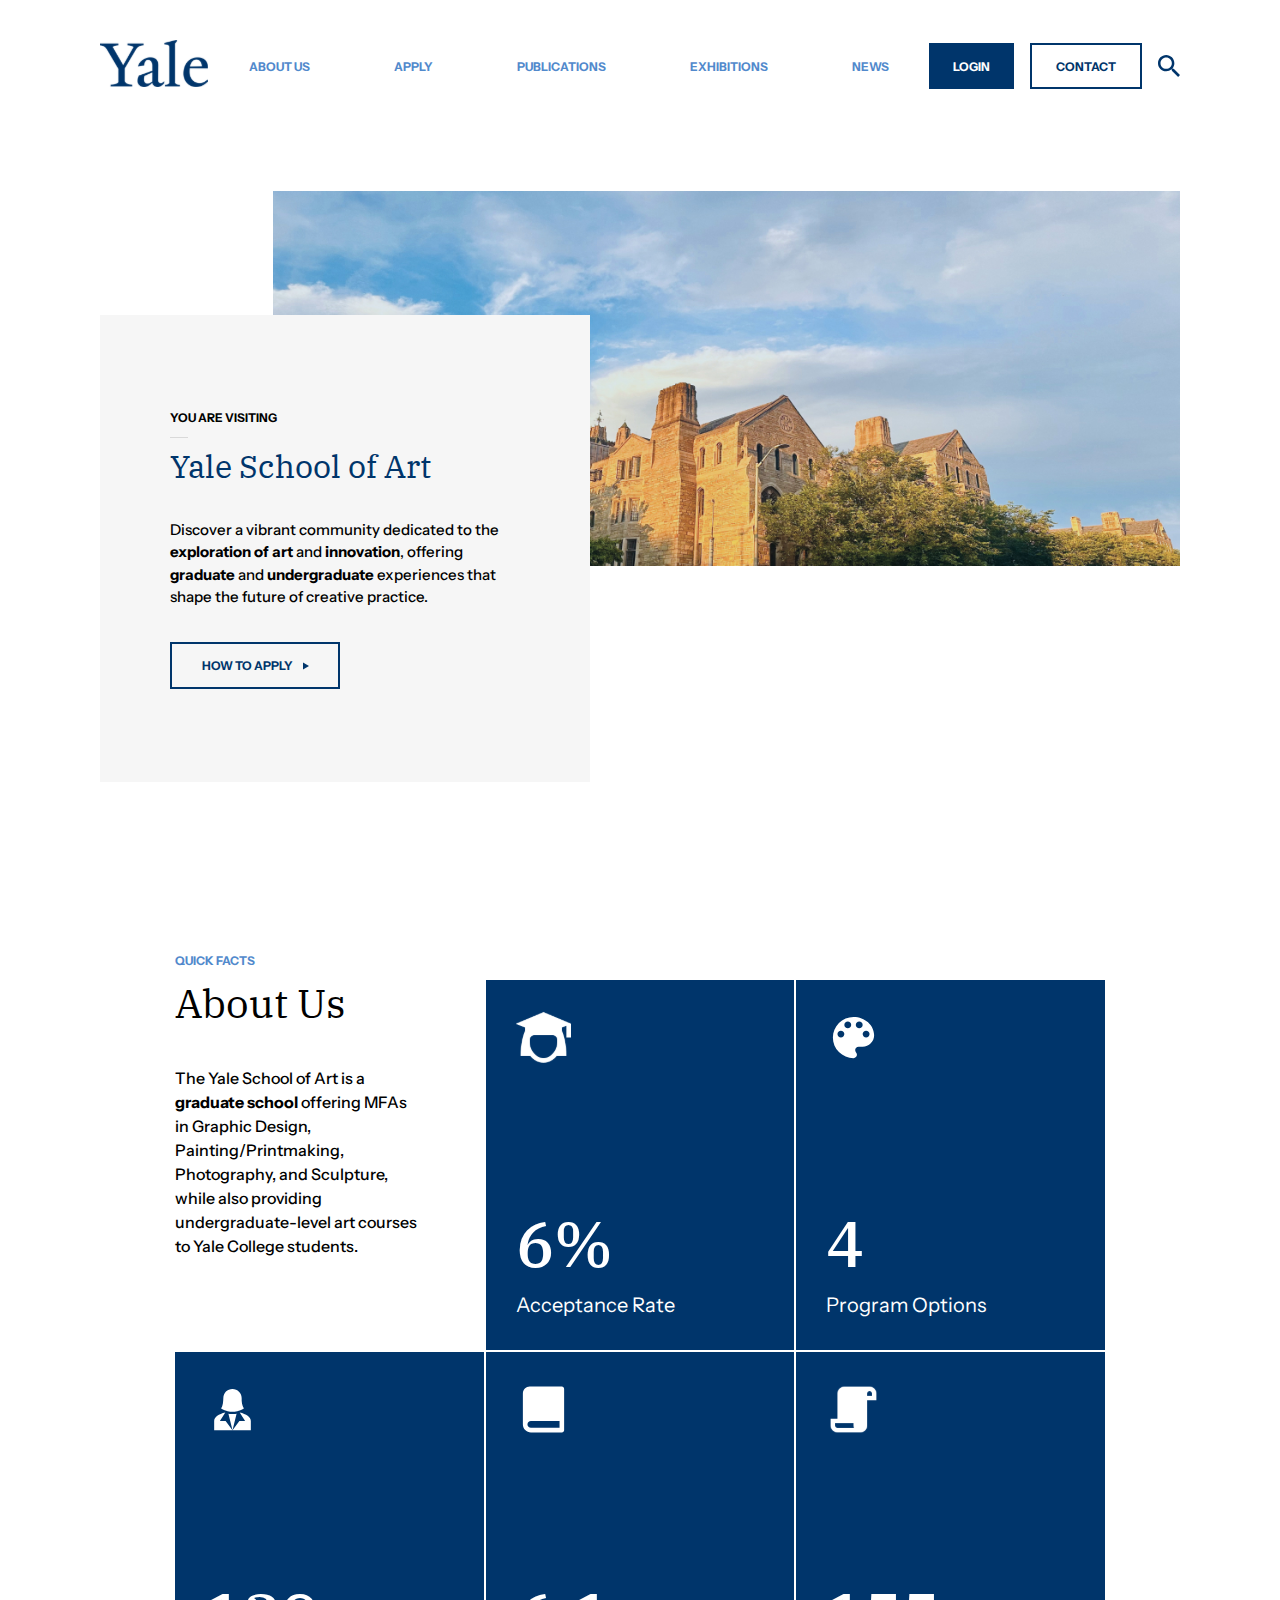
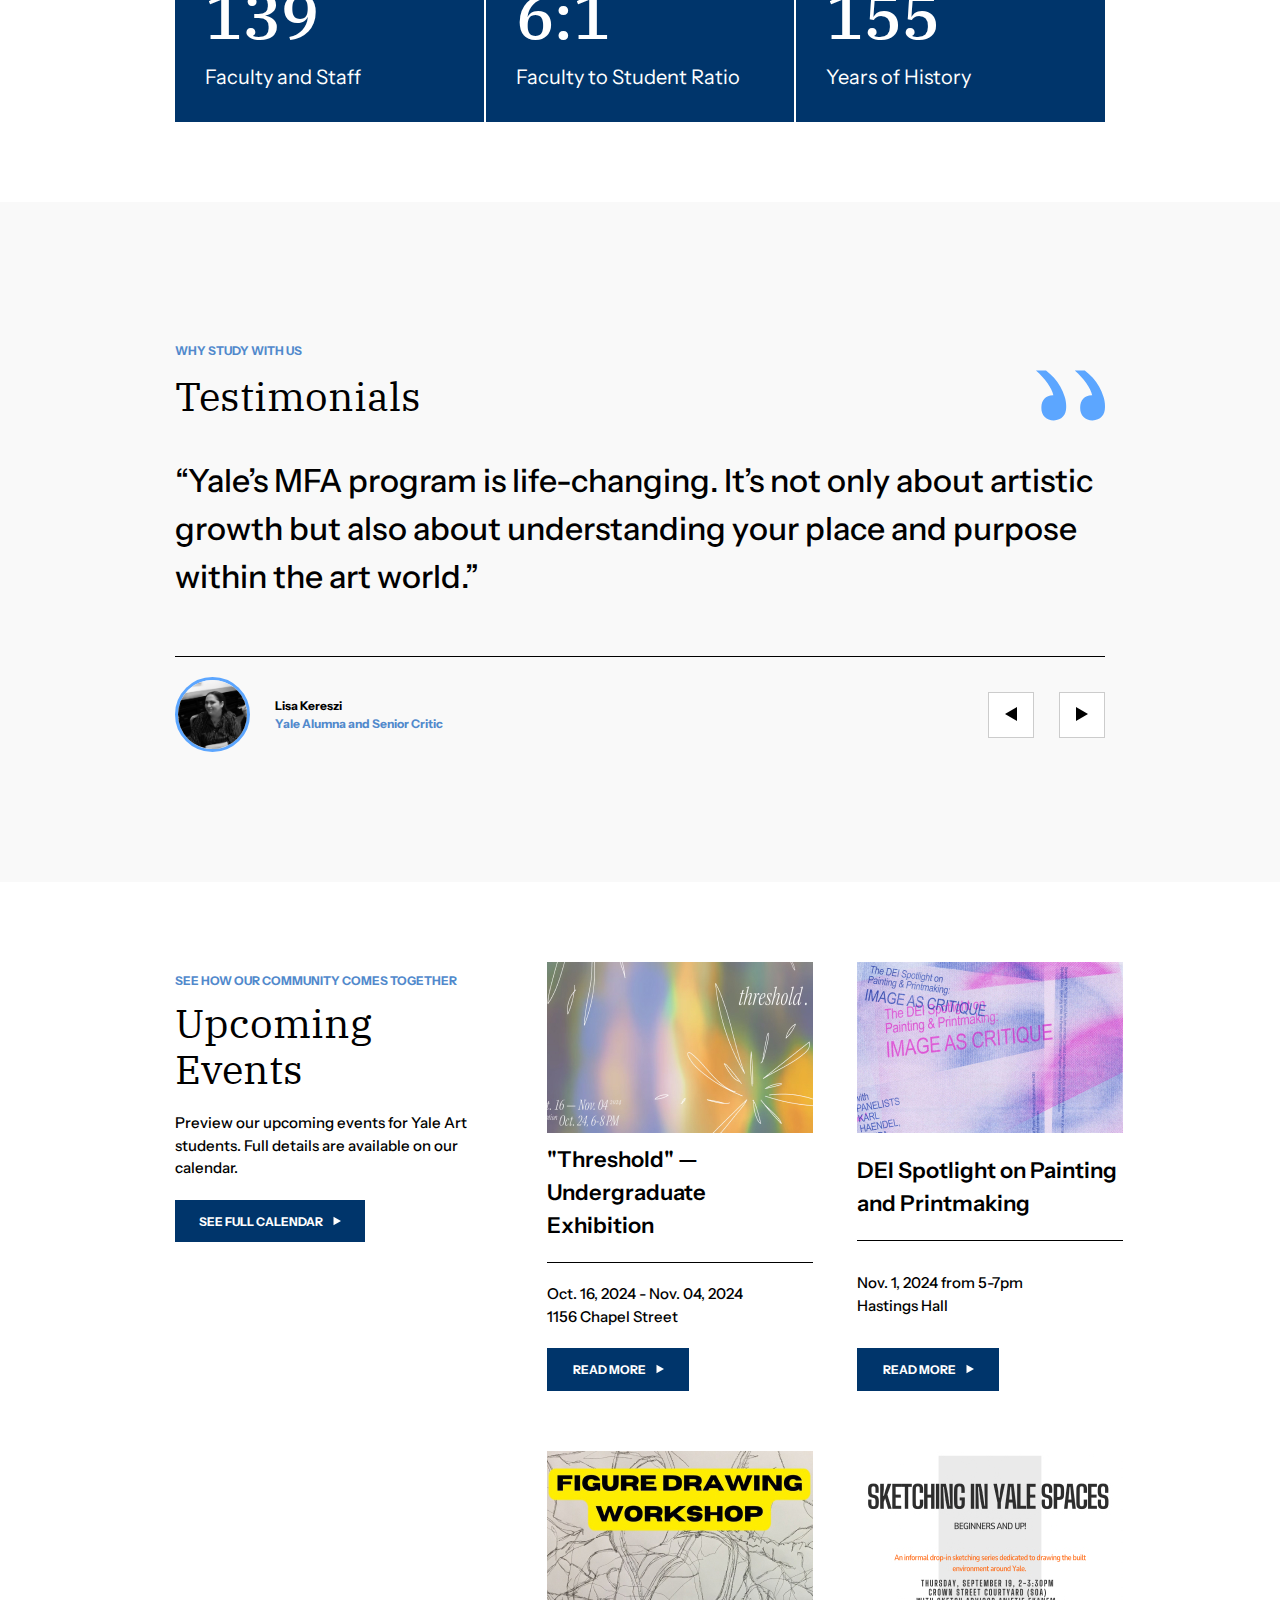
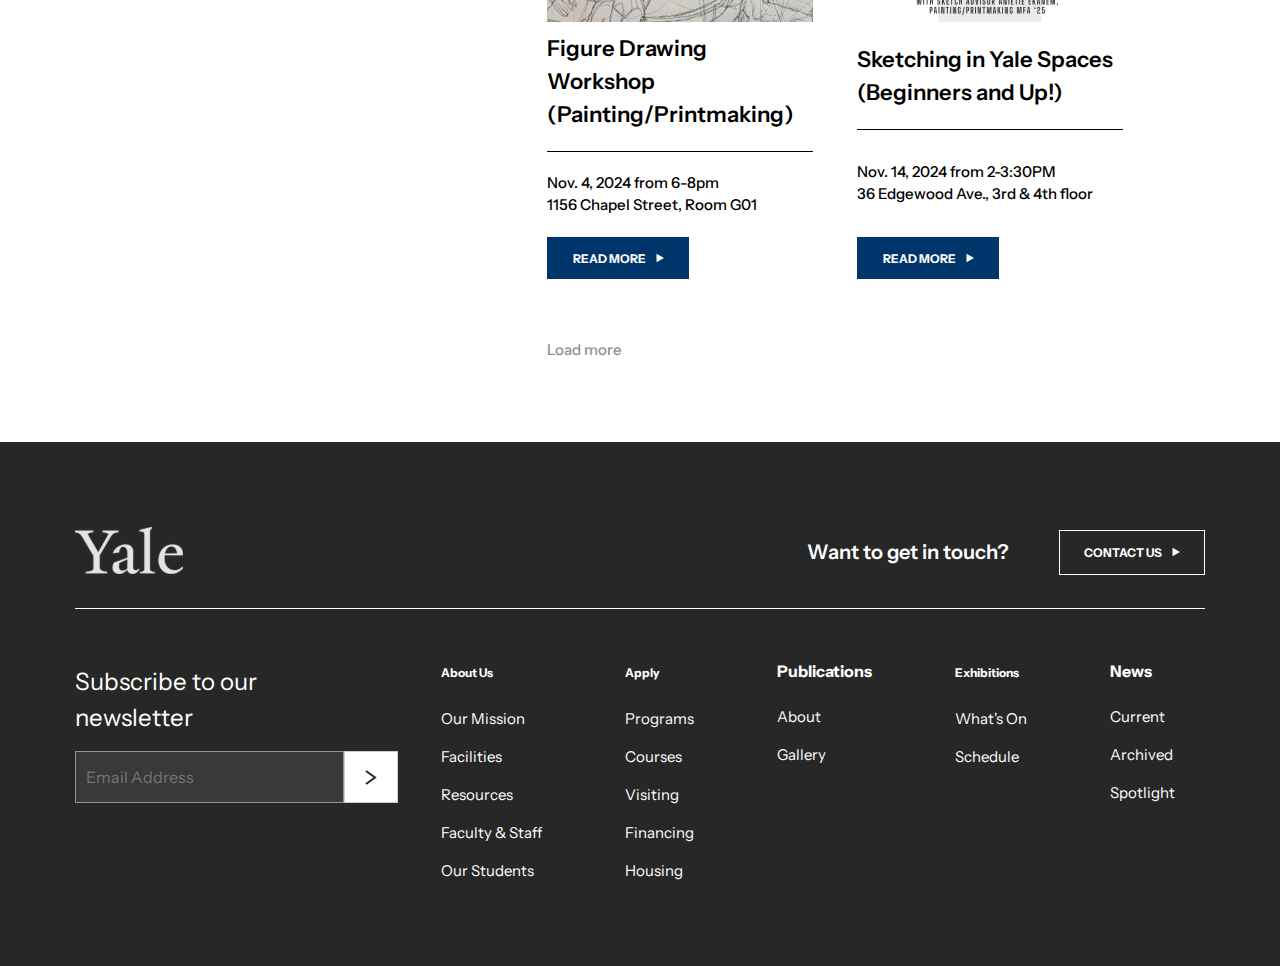
==== commit 0cae5ea0: "Footers Clickable" ====
--- a/index.html
+++ b/index.html
@@ -351,8 +351,8 @@
 					</div> <!-- FORM FIELD END -->
 
 					<div class="footer-nav-flex"> <!-- FOOTER NAVIGATION -->
-						<div class="footer-column"> <!-- ABOUT US -->
-							<p class="header">About Us</p>
+						<div class="footer-column"> <!-- About Us -->
+							<p class="header"><a href="about.html">About Us</a></p>
 							<p class="hide">Our Mission</p>
 							<p class="hide">Facilities</p>
 							<p class="hide">Resources</p>
@@ -361,7 +361,7 @@
 						</div>
 
 						<div class="footer-column"> <!-- Apply -->
-							<p class="header">Apply</p>
+							<p class="header"><a href="apply.html">Apply</a></p>
 							<p class="hide">Programs</p>
 							<p class="hide">Courses</p>
 							<p class="hide">Visiting</p>
@@ -376,7 +376,7 @@
 						</div>
 
 						<div class="footer-column"> <!-- Exhibitions -->
-							<p class="header">Exhibitions</p>
+							<p class="header"><a href="exhibitions.html">Exhibitions</a></p>
 							<p class="hide">What's On</p>
 							<p class="hide">Schedule</p>
 						</div>
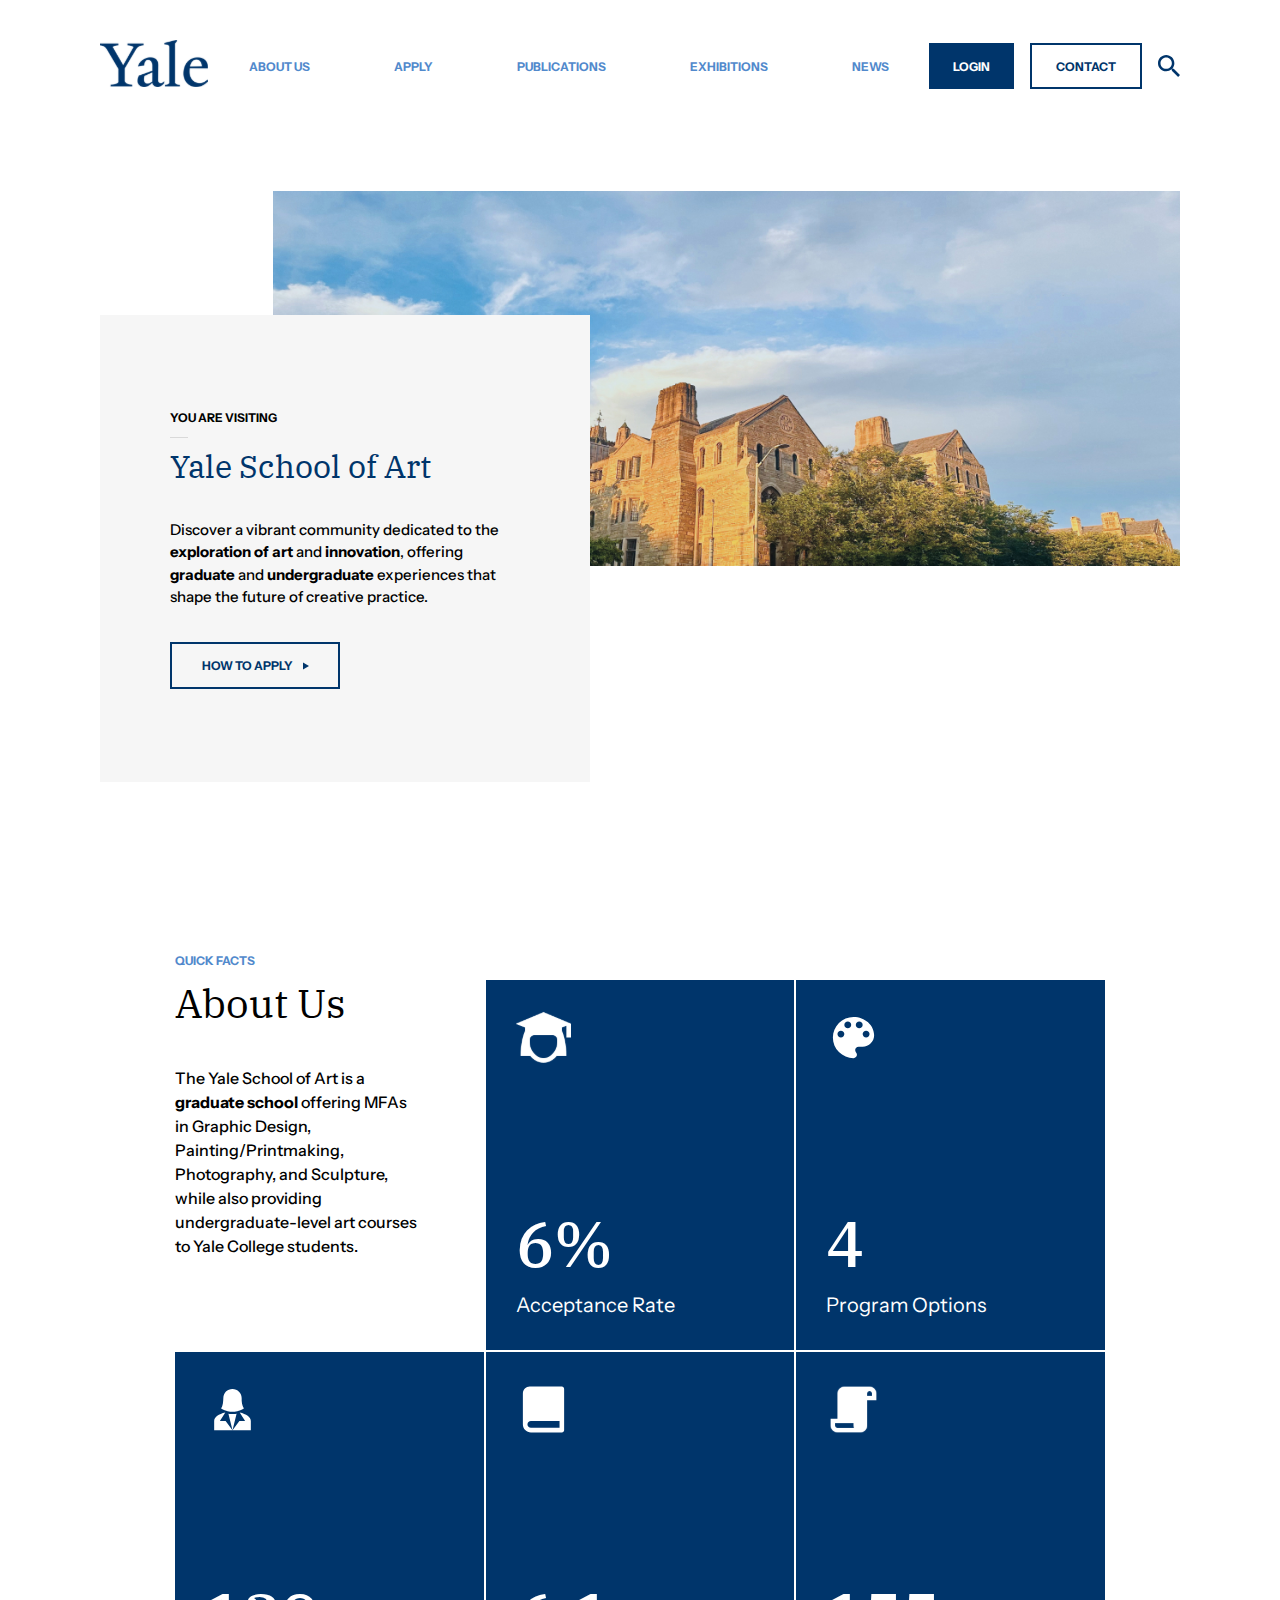
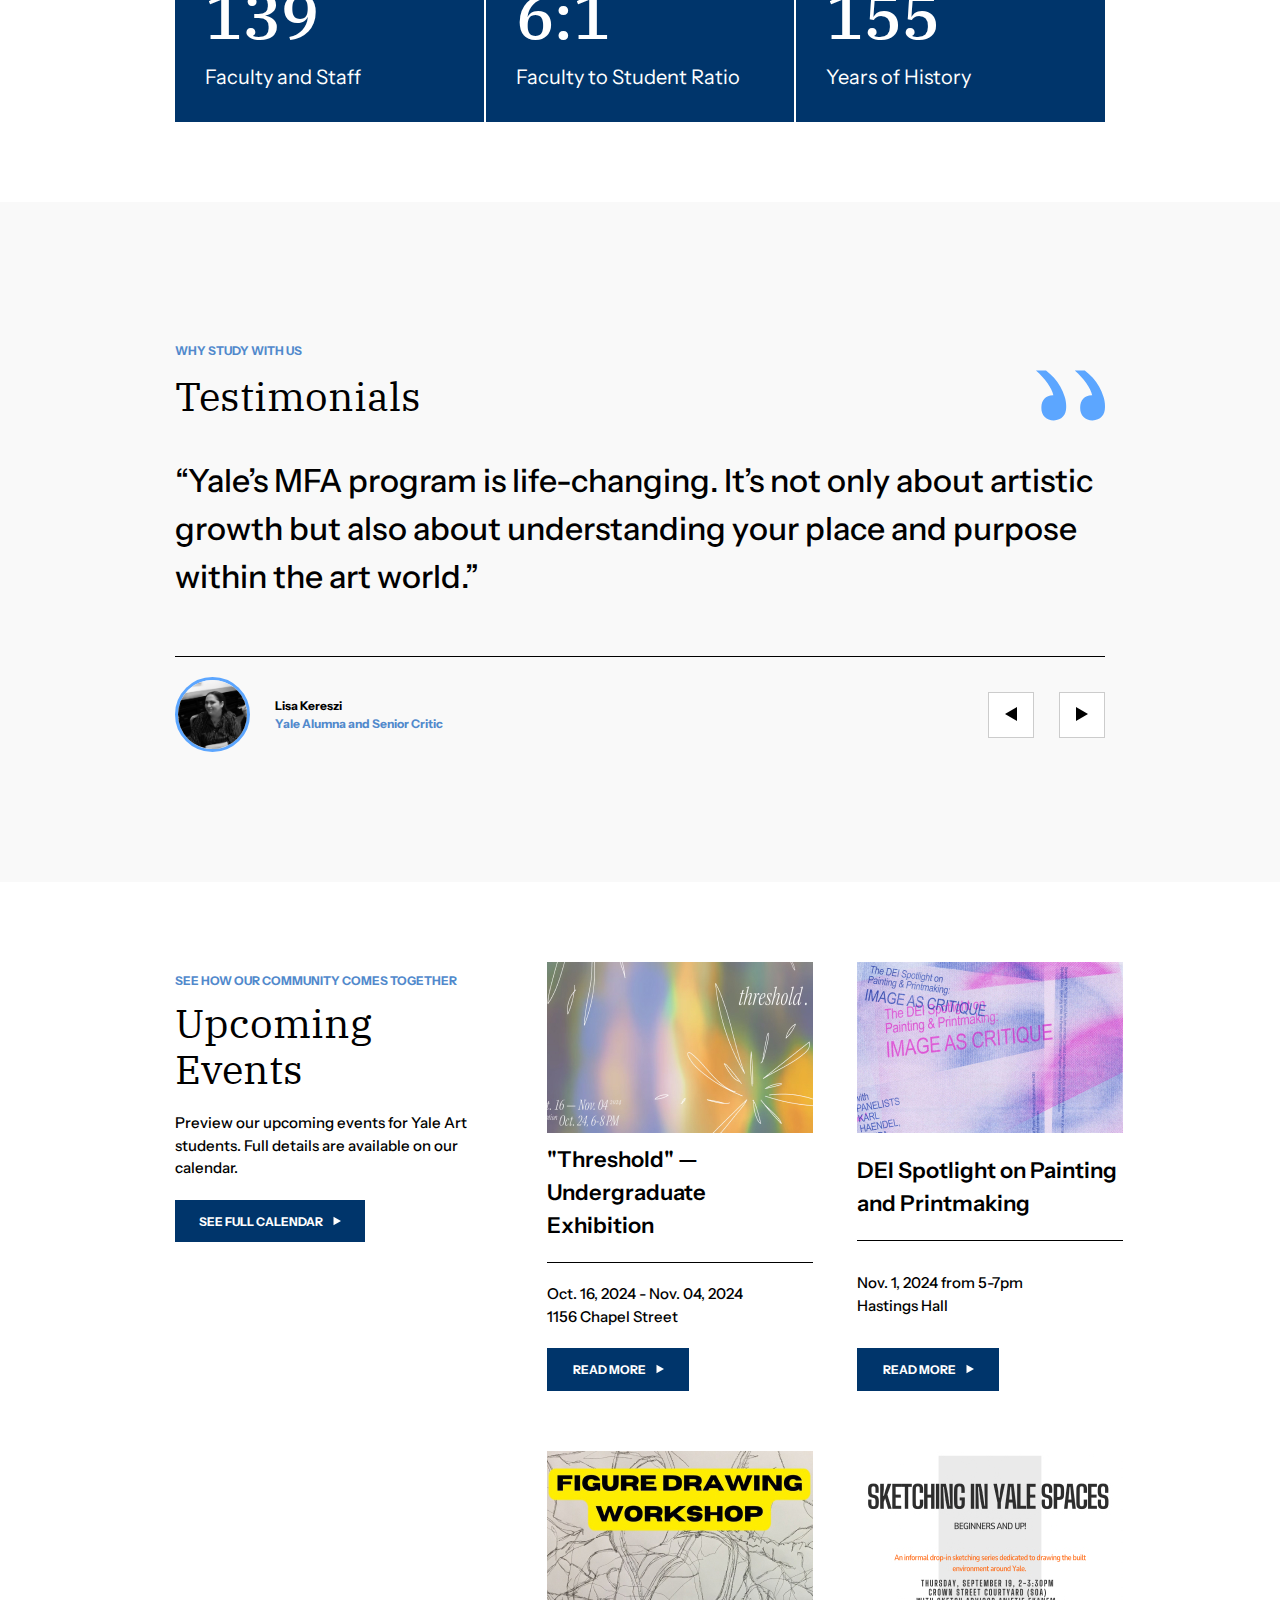
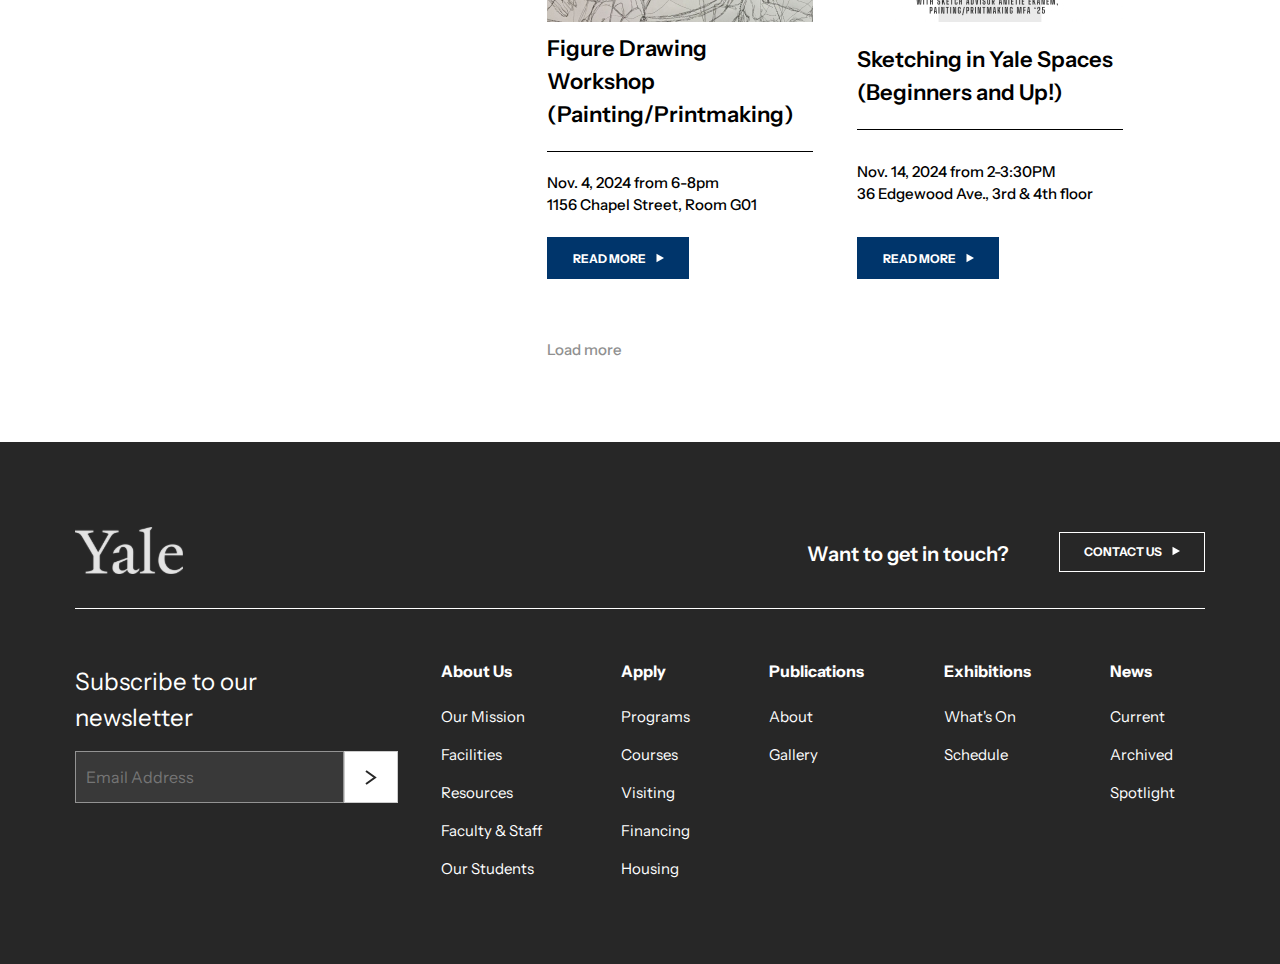
==== commit 9d664d7f: "Footer fix" ====
--- a/index.html
+++ b/index.html
@@ -333,7 +333,7 @@
 
 					<div class="flex-gap-50">
 						<p class="bold">Want to get in touch?</p>
-						<button class="whiteline-btn"><a><span class="button-gap">CONTACT US</span><img src="images/gray-button-triangle.svg"></a></button>
+						<button class="whiteline-btn"><span class="button-gap">CONTACT US</span><img src="images/gray-button-triangle.svg"></button>
 					</div>
 				</div> 
 				<div class="flex-gap"> <!-- FOOTER 2 -->
@@ -351,7 +351,7 @@
 					</div> <!-- FORM FIELD END -->
 
 					<div class="footer-nav-flex"> <!-- FOOTER NAVIGATION -->
-						<div class="footer-column"> <!-- About Us -->
+						<div class="footer-column"> <!-- ABOUT US -->
 							<p class="header"><a href="about.html">About Us</a></p>
 							<p class="hide">Our Mission</p>
 							<p class="hide">Facilities</p>
--- a/styles/style.css
+++ b/styles/style.css
@@ -128,6 +128,12 @@
 .whiteline-btn {
 	background-color: transparent;
 	border: solid 1px white;
+	color: white;
+	font-family: "Instrument Sans";
+	font-size: 12px;
+	font-style: normal;
+	font-weight: 700;
+	text-decoration: none;
 }
 
 button { /* BASE BTN IS BLUE */
@@ -454,6 +460,10 @@
 }
 
 /* FOOTER */ 
+
+footer a {
+		font-size: 16px;
+	}
 
 .footer-column {
 	display: flex;
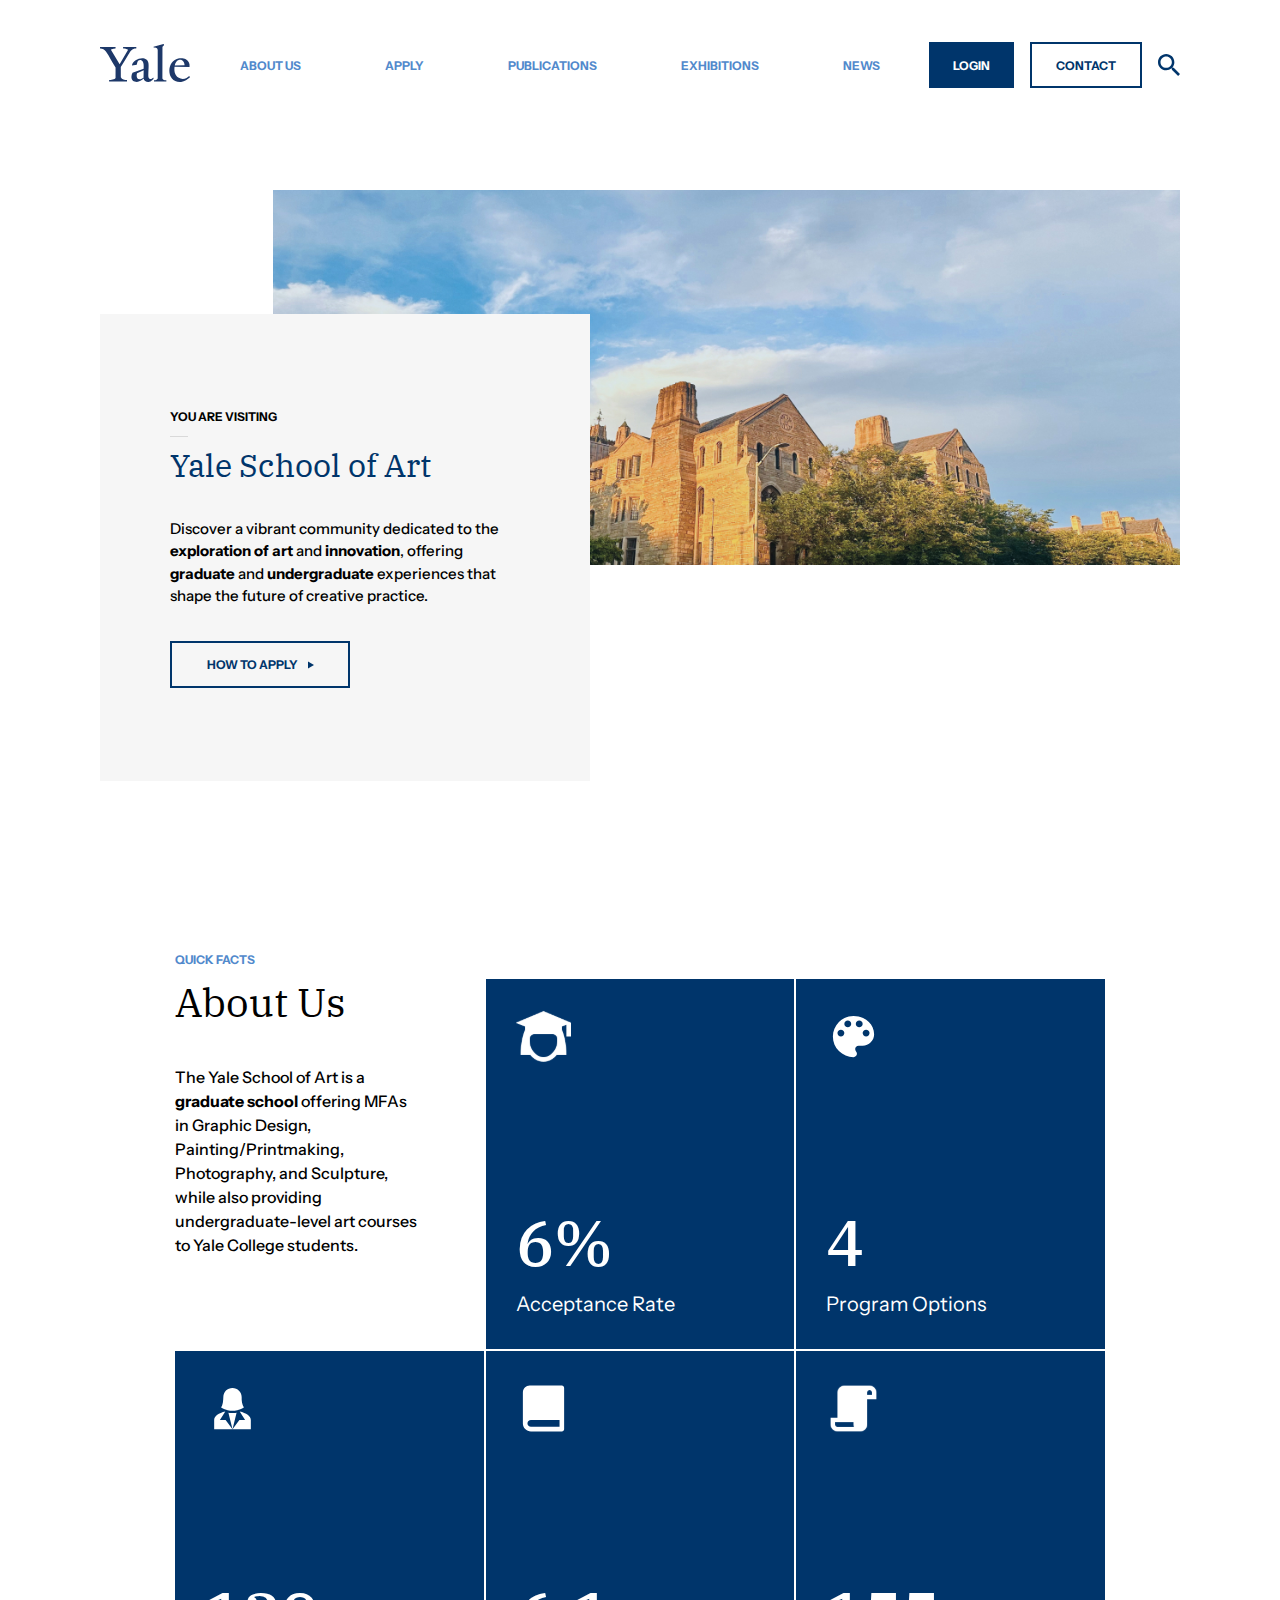
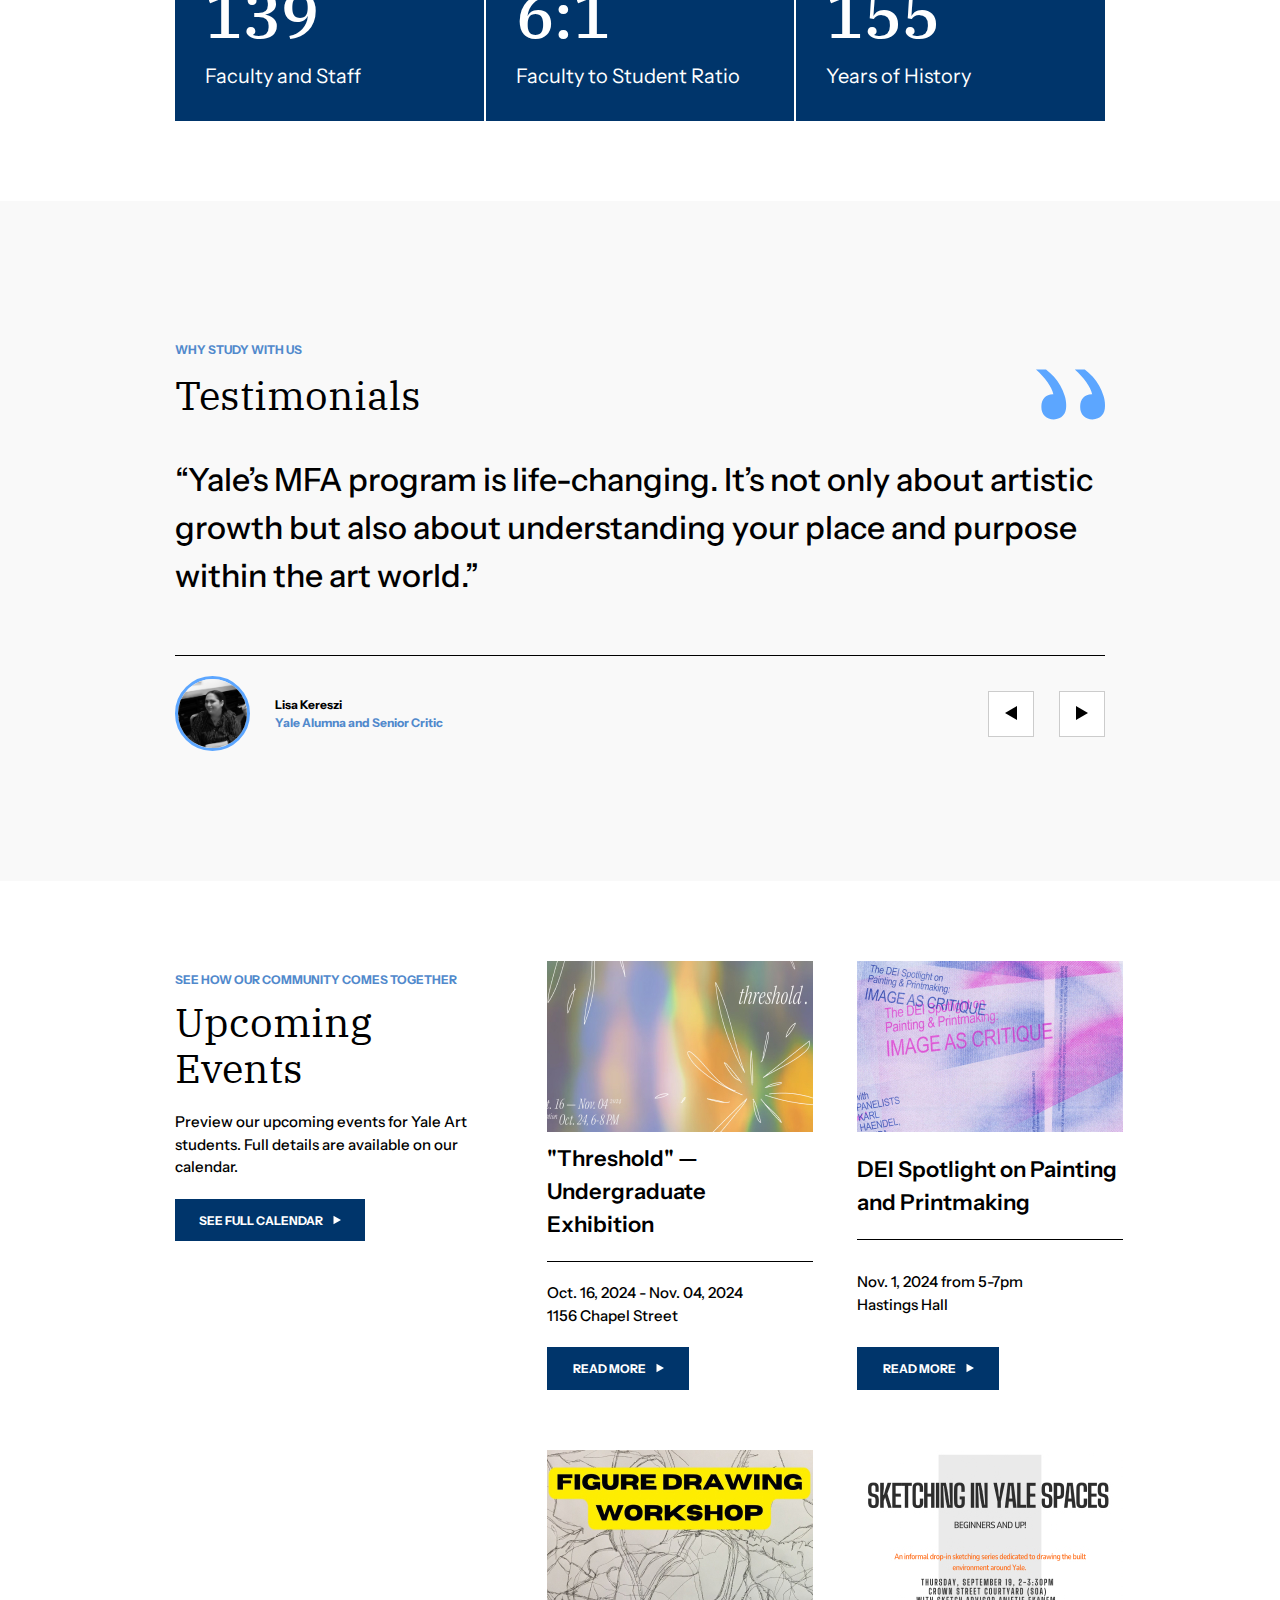
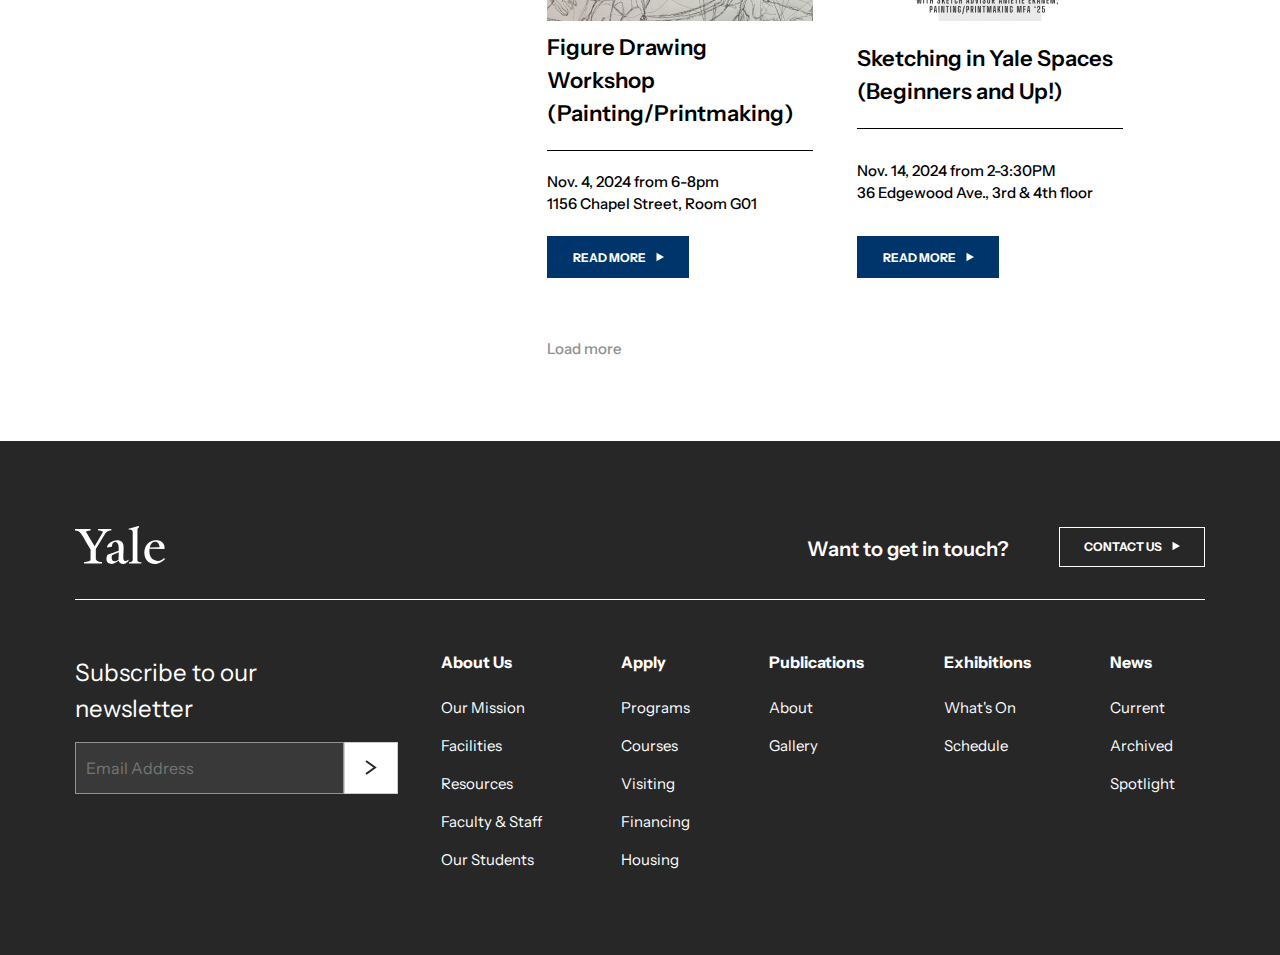
==== commit 11fc4f5a: "alt text" ====
--- a/index.html
+++ b/index.html
@@ -27,7 +27,7 @@
 		<section class="margin-default">
 			<!-- DESKTOP NAV -->
 			<nav id="nav" class="padding-40 flex-row-center hidden-mobile">
-	        	<div id="yale-logo"><a href="index.html"><img src="images/yale-logo.svg"></a></div>
+	        	<div id="yale-logo"><a href="index.html"><img src="images/yale-logo.svg" alt="Yale Logo"></a></div>
 	        		
 	        	<div class="flex-row-center">
 	        		<ul>
@@ -48,7 +48,7 @@
 
 	    	<!-- MOBILE NAV --> 
 	        <nav id="top-nav" class="padding-40 flex-row-center hidden-desktop">
-	            <div id="yale-logo"><a href="index.html"><img src="images/yale-logo.svg"></a></div>
+	            <div id="yale-logo"><a href="index.html"><img src="images/yale-logo.svg" alt="Yale Logo"></a></div>
 	            <div>
 	                <svg width="33" height="26" viewBox="0 0 33 26" fill="none" xmlns="http://www.w3.org/2000/svg">
 					<path d="M0 0.481445V4.094H33V0.481445H0ZM0 11.3191V14.9317H33V11.3191H0ZM0 22.1568V25.7693H33V22.1568H0Z" fill="#00356B"/>
@@ -62,7 +62,7 @@
 	<section class="margin-default">
 		<div class="hero-div hero-mobile">
 			<div class="home-back-div">
-				<img class="home-hero-img" src="images/hero-img.jpg">
+				<img class="home-hero-img" src="images/hero-img.jpg" alt="Yale School of Art building">
 			</div>
 
 			<div class="gray-square home-front-div">
@@ -209,7 +209,7 @@
 
 			<div class="flex-row-center">
 				<div class="flex-gap-25">
-					<img class="testimonial-img" src="images/testimonial-img.jpg">
+					<img class="testimonial-img" src="images/testimonial-img.jpg" alt="Photograph of Lisa Kereszi">
 
 					<div>
 						<p class="light-blue caption"><span style="color: #000";> Lisa Kereszi</span><br>Yale Alumna and Senior Critic</p>
@@ -224,7 +224,7 @@
 		</div>
 	</section>
 
-	<!-- UPCOMING EVENTS --> <!-- DESKTOP VERISON -->
+	<!-- UPCOMING EVENTS - DESKTOP VERISON -->
 	<section class="margin-content flex-row-top padding-default hidden-mobile">
 		<!-- SIDE INFO -->
 		<div class="side-div">
@@ -242,28 +242,28 @@
 		<!-- CALENDAR -->
 		<div class="calendar-grid">
 			<div class="calendar-item">
-				<img src="images/cal-threshold.jpg">
+				<img src="images/cal-threshold.jpg" alt="Promotional Image of Threshold Exhibition">
 				<h4 class="blk-underline calendar-header">"Threshold" — Undergraduate Exhibition</h4>
 				<p class="calendar-date">Oct. 16, 2024 - Nov. 04, 2024<br>1156 Chapel Street</p>
 				<button class="button-small"><a><span class="button-gap">READ MORE</span><img src="images/gray-button-triangle.svg"></a></button>
 			</div>
 
 			<div class="calendar-item">
-				<img src="images/cal-dei.jpg">
+				<img src="images/cal-dei.jpg" alt="Promotional Image DEI Spotlight">
 				<h4 class="blk-underline calendar-header">DEI Spotlight on Painting and Printmaking</h4>
 				<p class="calendar-date">Nov. 1, 2024 from 5-7pm<br>Hastings Hall</p>
 				<button class="button-small"><a><span class="button-gap">READ MORE</span><img src="images/gray-button-triangle.svg"></a></button>
 			</div>
 
 			<div class="calendar-item">
-				<img src="images/cal-figure.jpg">
+				<img src="images/cal-figure.jpg" alt="Promotional Image of Figure Drawing Workshop">
 				<h4 class="blk-underline calendar-header">Figure Drawing Workshop (Painting/Printmaking)</h4>
 				<p class="calendar-date">Nov. 4, 2024 from 6-8pm<br>1156 Chapel Street, Room G01</p>
 				<button class="button-small"><a><span class="button-gap">READ MORE</span><img src="images/gray-button-triangle.svg"></a></button>
 			</div>
 
 			<div class="calendar-item">
-				<img src="images/cal-sketch.jpg">
+				<img src="images/cal-sketch.jpg" alt="Promotional Image of Sketching Workshop">
 				<h4 class="blk-underline calendar-header">Sketching in Yale Spaces (Beginners and Up!)</h4>
 				<p class="calendar-date">Nov. 14, 2024 from 2-3:30PM<br>36 Edgewood Ave., 3rd & 4th floor</p>
 				<button class="button-small"><a><span class="button-gap">READ MORE</span><img src="images/gray-button-triangle.svg"></a></button>
@@ -275,7 +275,7 @@
 		</div>
 	</section>
 
-	<!-- UPCOMING EVENTS --> <!-- MOBILE VERISON -->
+	<!-- UPCOMING EVENTS - MOBILE VERISON -->
 	<section class="margin-content flex-row-top padding-default hidden-desktop hidden-desktop-column">
 		<div>
 			<div>
@@ -292,28 +292,28 @@
 		<!-- CALENDAR -->
 		<div class="calendar-grid">
 			<div class="calendar-item">
-				<img src="images/cal-threshold.jpg">
+				<img src="images/cal-threshold.jpg" alt="Promotional Image of Threshold Exhibition">
 				<h4 class="blk-underline calendar-header">"Threshold" — Undergraduate Exhibition</h4>
 				<p class="calendar-date">Oct. 16, 2024 - Nov. 04, 2024<br>1156 Chapel Street</p>
 				<button class="button-small"><a><span class="button-gap">READ MORE</span><img src="images/gray-button-triangle.svg"></a></button>
 			</div>
 
 			<div class="calendar-item">
-				<img src="images/cal-dei.jpg">
+				<img src="images/cal-dei.jpg" alt="Promotional Image DEI Spotlight">
 				<h4 class="blk-underline calendar-header">DEI Spotlight on Painting and Printmaking</h4>
 				<p class="calendar-date">Nov. 1, 2024 from 5-7pm<br>Hastings Hall</p>
 				<button class="button-small"><a><span class="button-gap">READ MORE</span><img src="images/gray-button-triangle.svg"></a></button>
 			</div>
 
 			<div class="calendar-item">
-				<img src="images/cal-figure.jpg">
+				<img src="images/cal-figure.jpg" alt="Promotional Image of Figure Drawing Workshop">
 				<h4 class="blk-underline calendar-header">Figure Drawing Workshop (Painting/Printmaking)</h4>
 				<p class="calendar-date">Nov. 4, 2024 from 6-8pm<br>1156 Chapel Street, Room G01</p>
 				<button class="button-small"><a><span class="button-gap">READ MORE</span><img src="images/gray-button-triangle.svg"></a></button>
 			</div>
 
 			<div class="calendar-item">
-				<img src="images/cal-sketch.jpg">
+				<img src="images/cal-sketch.jpg" alt="Promotional Image of Sketching Workshop">
 				<h4 class="blk-underline calendar-header">Sketching in Yale Spaces (Beginners and Up!)</h4>
 				<p class="calendar-date">Nov. 14, 2024 from 2-3:30PM<br>36 Edgewood Ave., 3rd & 4th floor</p>
 				<button class="button-small"><a><span class="button-gap">READ MORE</span><img src="images/gray-button-triangle.svg"></a></button>
@@ -329,7 +329,7 @@
 	<footer>
 		<section class="padding-footer">
 				<div class="footer-1-flex underline"> <!-- FOOTER 1 -->
-					<div id="yale-logo"><img src="images/yale-logo-w.svg"></div>
+					<div id="yale-logo"><img src="images/yale-logo-w.svg" alt="Yale Logo"></div>
 
 					<div class="flex-gap-50">
 						<p class="bold">Want to get in touch?</p>
--- a/styles/style.css
+++ b/styles/style.css
@@ -140,11 +140,11 @@
 	background-color: #00356B;
 	padding: 12px 24px;
 	border: none;
-	max-width: 170px;
+	max-width: 180px;
 }
 
 .button-large {
-	min-width: 190px;
+	max-width: 190px;
 }
 
 .button-small {
@@ -277,6 +277,11 @@
 	font-size: 16px;
 	font-style: normal;
 	font-weight: 500;
+}
+
+#yale-logo {
+	height: auto;
+	width: 90px;
 }
 
 /* SHAPES & BACKGROUNDS */
@@ -641,6 +646,15 @@
 
 	button {
 		padding: 12px 8px;
+	}
+
+	a { /* BLUE BUTTON TEXT */
+		color: white;
+		font-family: "Instrument Sans";
+		font-size: 12px;
+		font-style: normal;
+		font-weight: 700;
+		text-decoration: none;
 	}
 
 	/* PADDING */
@@ -722,7 +736,7 @@
 	.box-label {
 		color: #FFF;
 		font-family: "Instrument Sans";
-		font-size: 12px;
+		font-size: 14px;
 		font-style: normal;
 		font-weight: 400;
 		margin: 10px 0 0 0;
@@ -744,8 +758,8 @@
 	}
 
 	.quote {
-		font-size: 13px;
-		padding: 20px 0;
+		font-size: 18px;
+		padding: 30px 0;
 	}
 
 	/* CALENDAR */
@@ -839,3 +853,4 @@
 	}
 }
 
+
